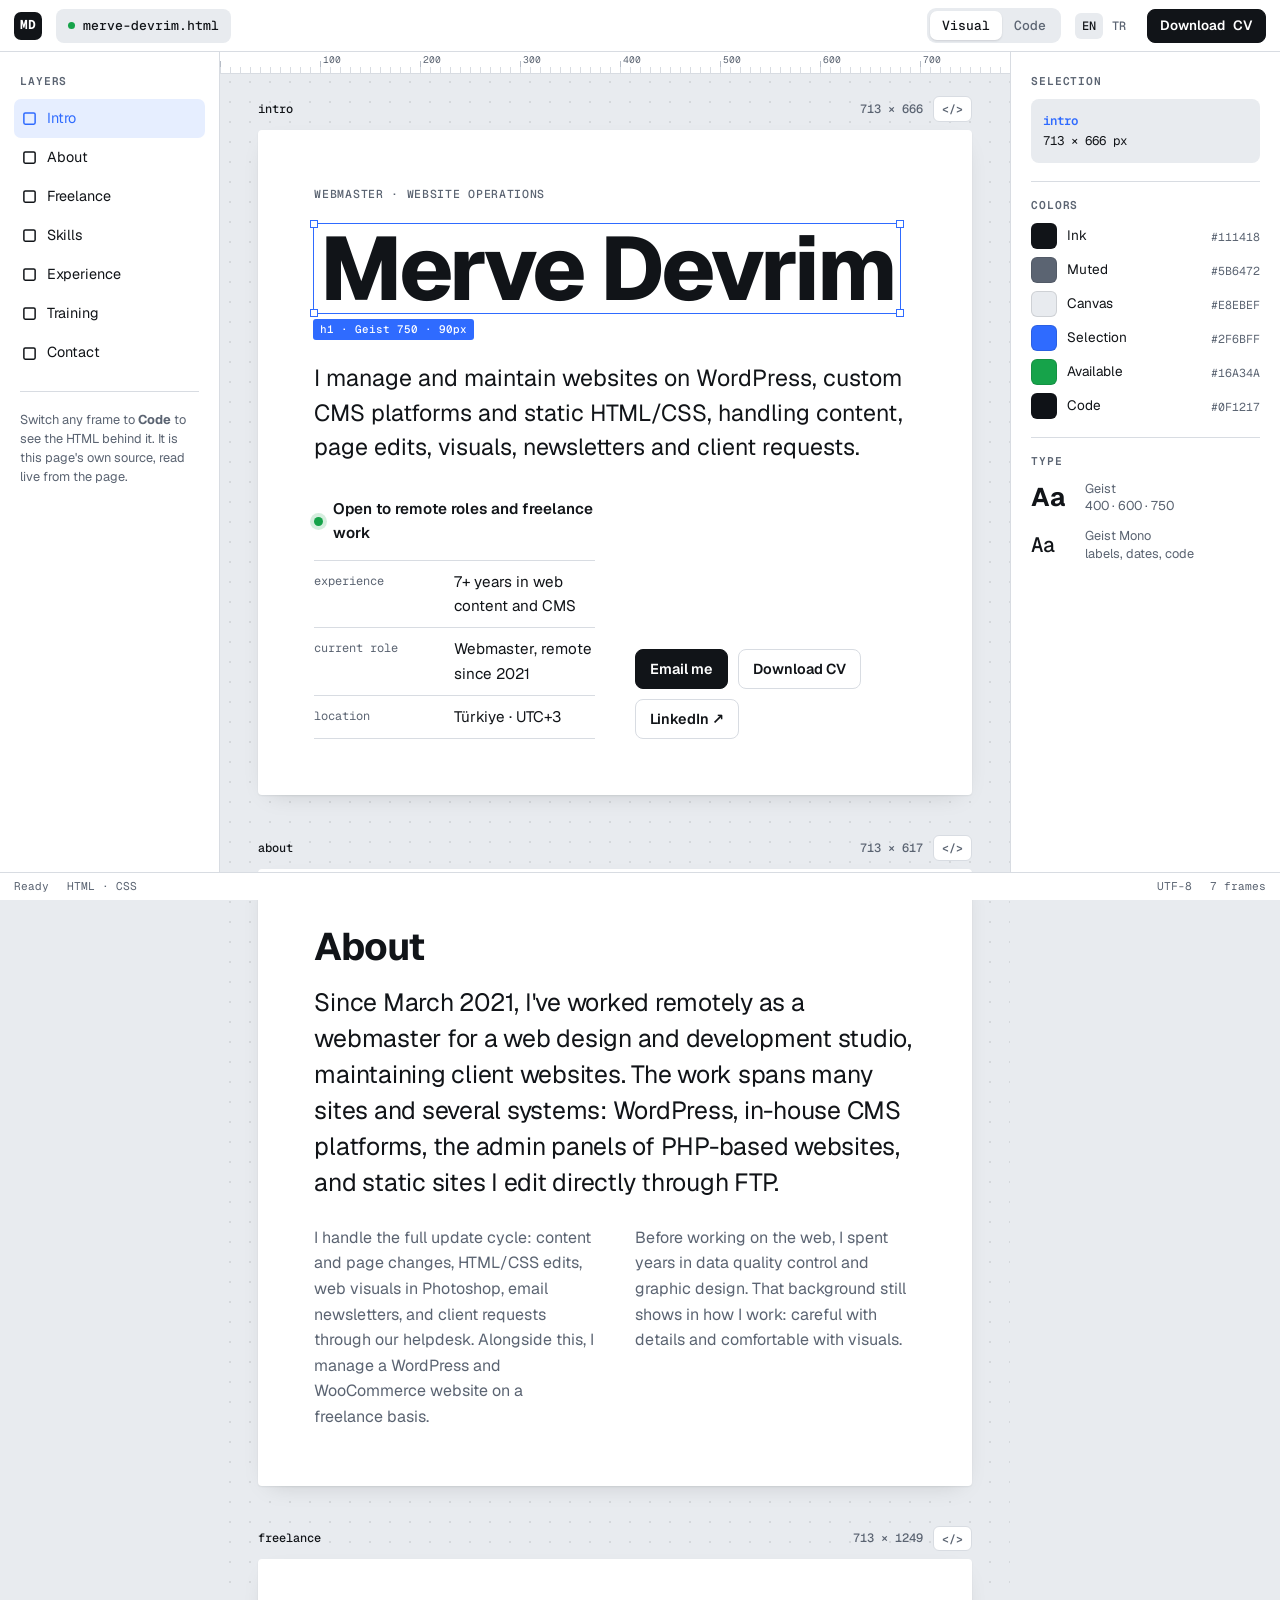
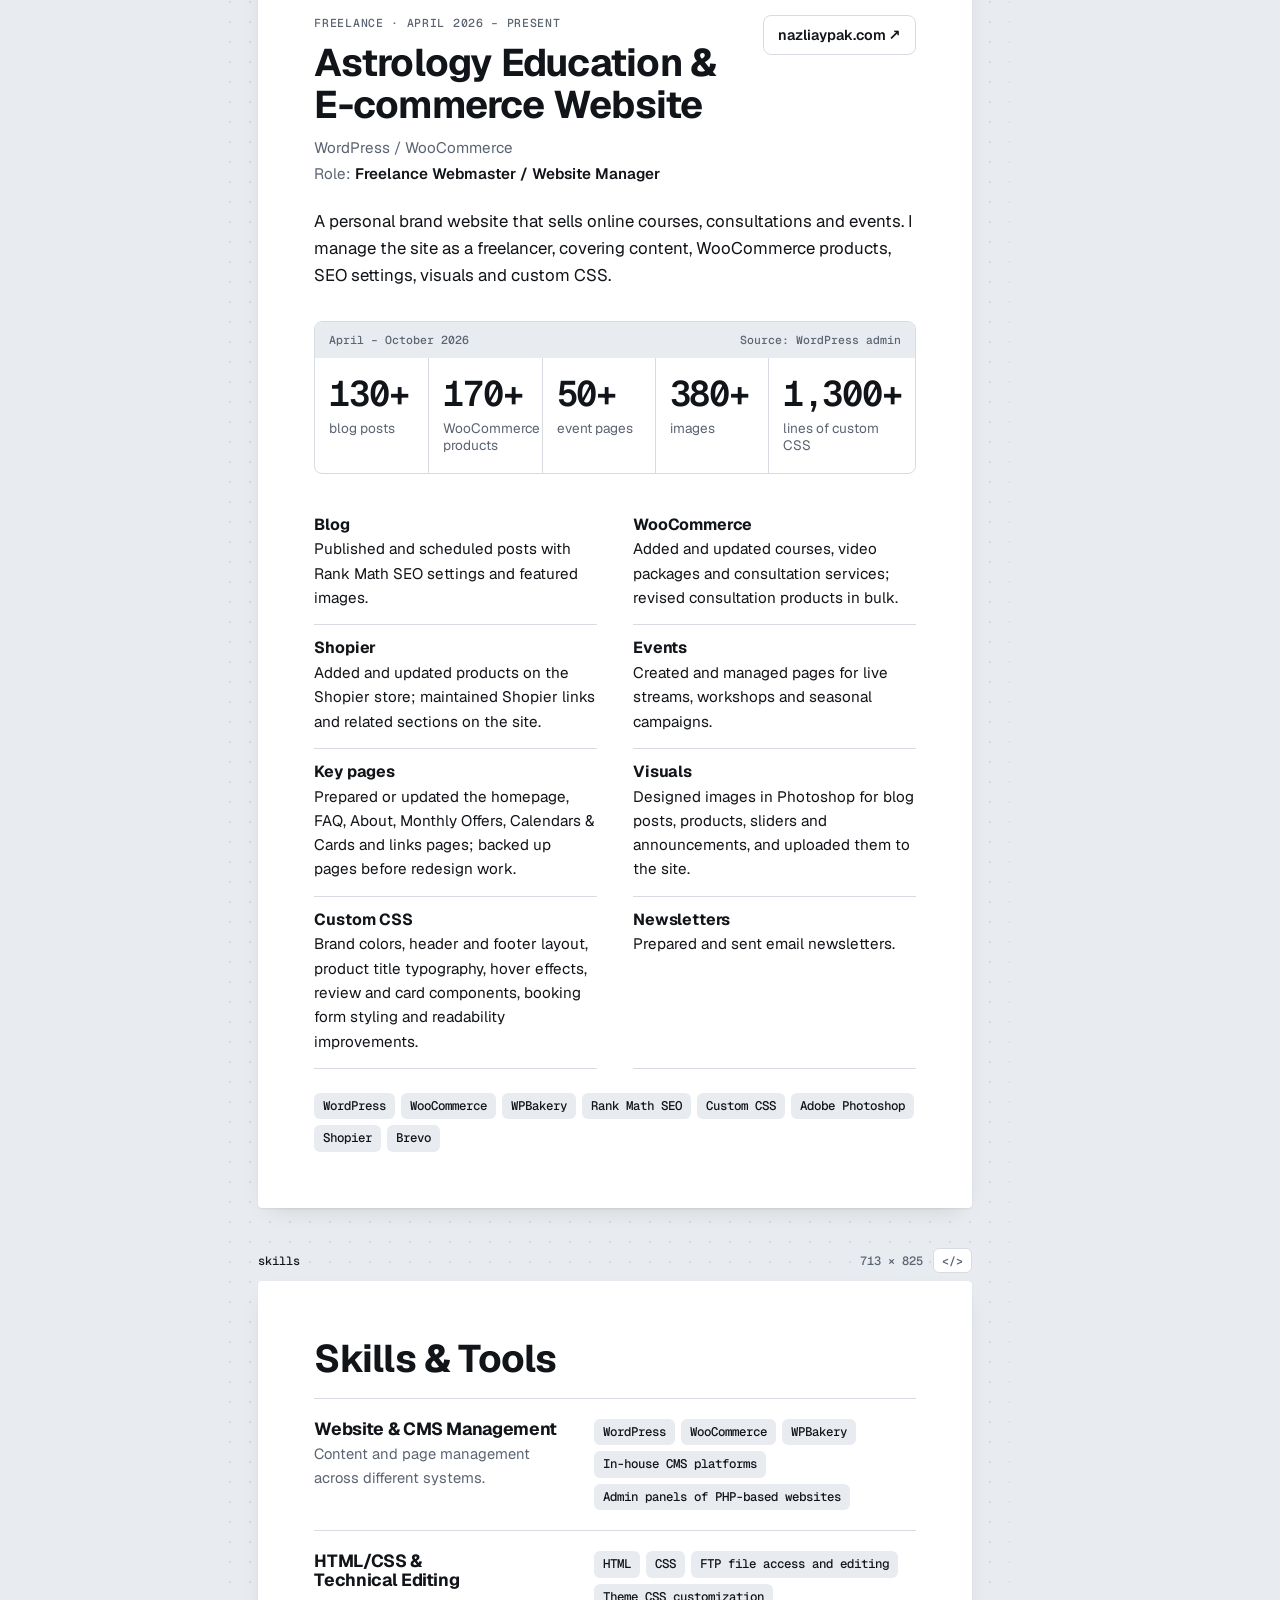
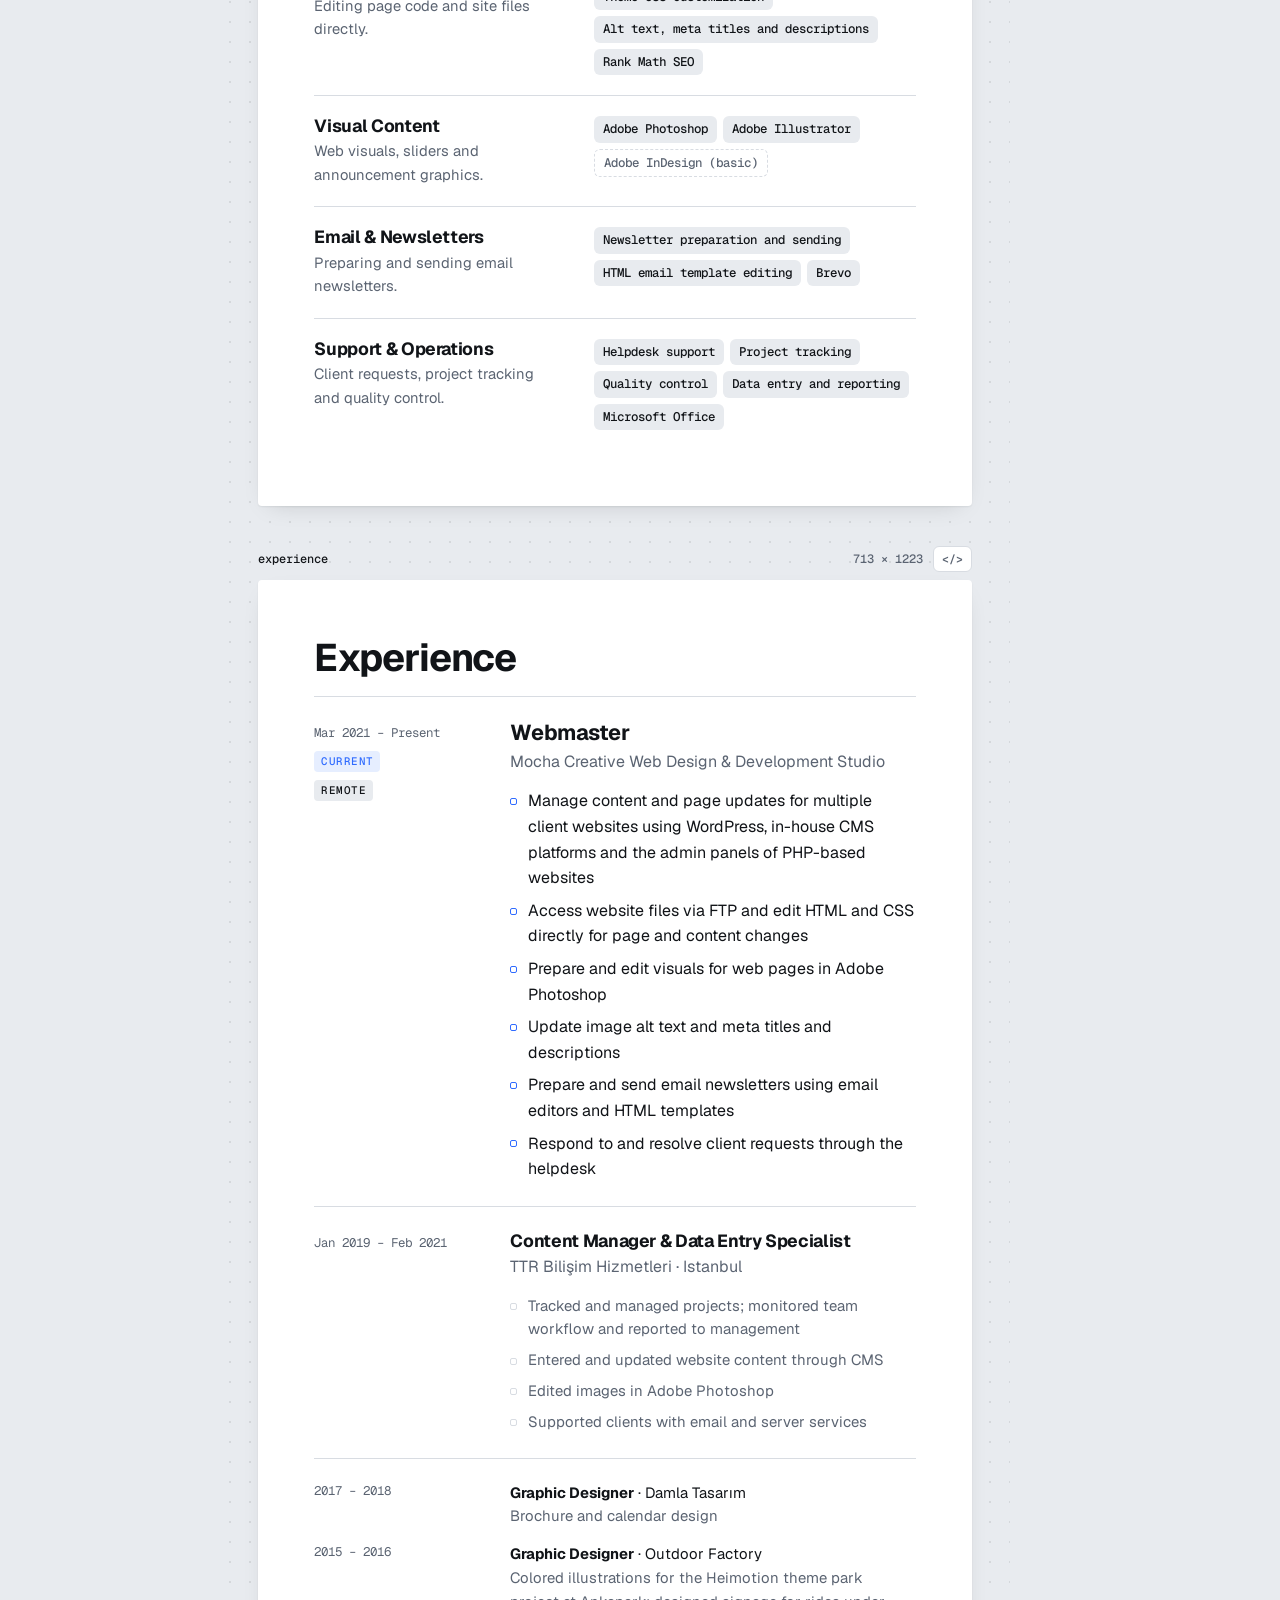
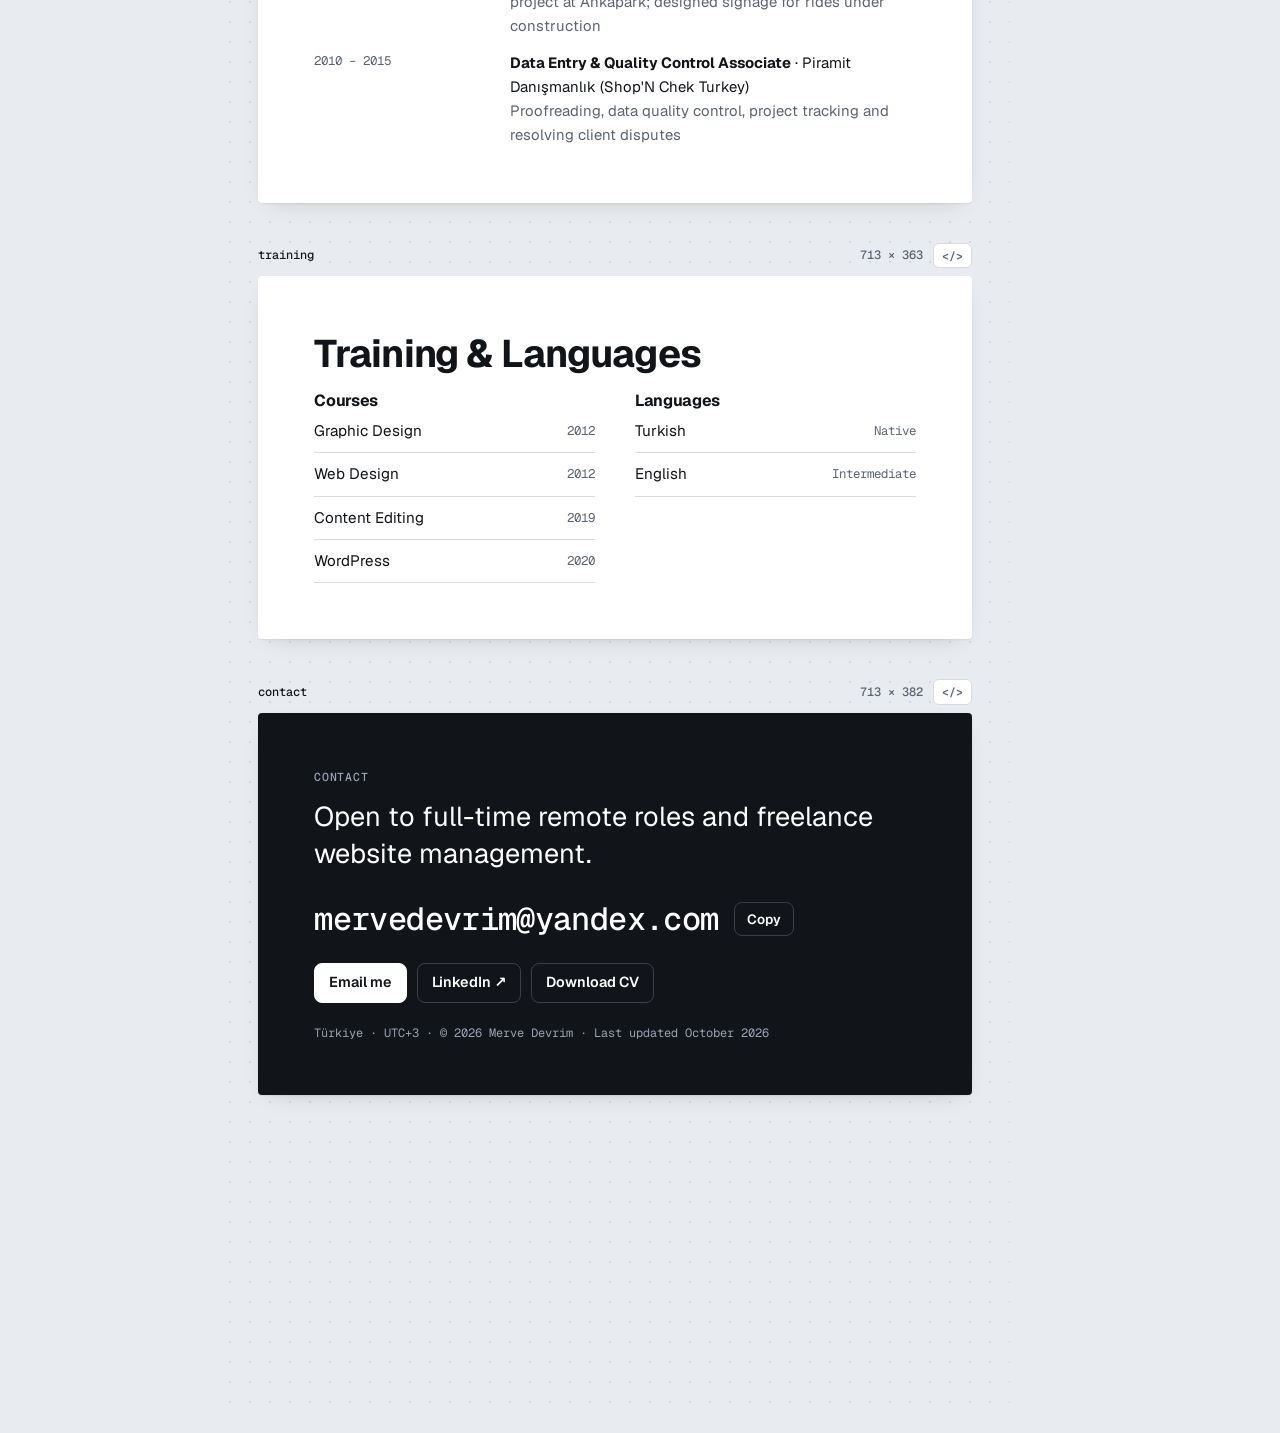
==== index.html @ 0bf983ba "Add files via upload" ====
<!doctype html>
<html lang="en">
<head>
  <meta charset="utf-8">
  <meta name="viewport" content="width=device-width, initial-scale=1, viewport-fit=cover">
  <title>Merve Devrim · Webmaster</title>
  <meta name="description" content="Merve Devrim is a webmaster with 7+ years in web content and CMS work: WordPress, WooCommerce, in-house CMS platforms, HTML/CSS edits, web visuals and newsletters. Open to remote roles and freelance work.">
  <meta name="author" content="Merve Devrim">
  <link rel="canonical" href="https://mervedevrim.github.io/">
  <link rel="alternate" hreflang="en" href="https://mervedevrim.github.io/">
  <link rel="alternate" hreflang="tr" href="https://mervedevrim.github.io/tr/">
  <link rel="alternate" hreflang="x-default" href="https://mervedevrim.github.io/">
  <link rel="icon" href="favicon.svg" type="image/svg+xml">
  <meta name="theme-color" content="#FFFFFF">

  <!-- Link previews (LinkedIn, WhatsApp, Slack…) -->
  <meta property="og:type" content="website">
  <meta property="og:locale" content="en_US">
  <meta property="og:title" content="Merve Devrim · Webmaster">
  <meta property="og:description" content="Website management across WordPress, WooCommerce, custom CMS platforms and HTML/CSS. Open to remote roles and freelance work.">
  <meta property="og:url" content="https://mervedevrim.github.io/">
  <meta property="og:image" content="https://mervedevrim.github.io/assets/img/og-image.png">
  <meta property="og:image:width" content="1200">
  <meta property="og:image:height" content="630">
  <meta name="twitter:card" content="summary_large_image">

  <link rel="preload" href="assets/fonts/geist-latin-wght-normal.woff2" as="font" type="font/woff2" crossorigin>
  <link rel="preload" href="assets/fonts/geist-mono-latin-wght-normal.woff2" as="font" type="font/woff2" crossorigin>
  <link rel="stylesheet" href="assets/css/style.css">
  <script src="assets/js/site.js" defer></script>
</head>
<body>
<header class="toolbar">
  <a class="mark" href="#hero" aria-label="Merve Devrim, back to top">MD</a>
  <div class="file-tab"><span class="saved" aria-hidden="true"></span><span>merve-devrim<span class="long">.html</span></span></div>
  <div class="spacer"></div>
  <div class="seg" role="group" aria-label="View">
    <button type="button" id="mode-visual" aria-pressed="true">Visual</button>
    <button type="button" id="mode-code" aria-pressed="false">Code</button>
  </div>
  <nav class="lang" aria-label="Language"><a href="./" aria-current="page" lang="en">EN</a><a href="tr/" hreflang="tr" lang="tr">TR</a></nav>
  <a class="btn btn--primary btn--small" href="assets/cv/Merve-Devrim-CV.pdf" download aria-label="Download CV"><span class="hide-sm">Download</span>CV</a>
</header>

<div class="app">
  <aside class="panel layers" aria-label="Sections">
    <p class="panel-title">Layers</p>
    <nav class="layer-list">
      <a href="#hero"><svg viewBox="0 0 16 16"><rect x="2" y="2" width="12" height="12" rx="1.5"/></svg>Intro</a>
      <a href="#about"><svg viewBox="0 0 16 16"><rect x="2" y="2" width="12" height="12" rx="1.5"/></svg>About</a>
      <a href="#freelance"><svg viewBox="0 0 16 16"><rect x="2" y="2" width="12" height="12" rx="1.5"/></svg>Freelance</a>
      <a href="#skills"><svg viewBox="0 0 16 16"><rect x="2" y="2" width="12" height="12" rx="1.5"/></svg>Skills</a>
      <a href="#experience"><svg viewBox="0 0 16 16"><rect x="2" y="2" width="12" height="12" rx="1.5"/></svg>Experience</a>
      <a href="#training"><svg viewBox="0 0 16 16"><rect x="2" y="2" width="12" height="12" rx="1.5"/></svg>Training</a>
      <a href="#contact"><svg viewBox="0 0 16 16"><rect x="2" y="2" width="12" height="12" rx="1.5"/></svg>Contact</a>
    </nav>
    <hr>
    <p class="panel-note">Switch any frame to <b>Code</b> to see the HTML behind it. It is this page's own source, read live from the page.</p>
  </aside>

  <main class="canvas" id="main">
    <div class="ruler" aria-hidden="true"></div>

    <!-- INTRO -->
    <section class="frame" id="hero" aria-label="Intro">
      <div class="frame-label"><span class="name">intro</span><span class="dims"></span><button type="button" class="flip" aria-pressed="false">&lt;/&gt;</button></div>
      <div class="board">
        <div class="visual">
          <p class="kicker">Webmaster · Website Operations</p>
          <div class="hero-name"><h1>Merve Devrim</h1><span class="spec" aria-hidden="true"></span></div>
          <p class="statement">I manage and maintain websites on WordPress, custom CMS platforms and static HTML/CSS, handling content, page edits, visuals, newsletters and client requests.</p>
          <div class="hero-meta">
            <div>
              <p class="avail"><span class="dot" aria-hidden="true"></span>Open to remote roles and freelance work</p>
              <dl class="props">
                <div><dt>experience</dt><dd>7+ years in web content and CMS</dd></div>
                <div><dt>current role</dt><dd>Webmaster, remote since 2021</dd></div>
                <div><dt>location</dt><dd>Türkiye · UTC+3</dd></div>
              </dl>
            </div>
            <div class="actions">
              <a class="btn btn--primary" href="mailto:mervedevrim@yandex.com">Email me</a>
              <a class="btn" href="assets/cv/Merve-Devrim-CV.pdf" download>Download CV</a>
              <a class="btn" href="https://linkedin.com/in/merve-d-4bb27561" target="_blank" rel="noopener">LinkedIn ↗</a>
            </div>
          </div>
        </div>
      </div>
    </section>

    <!-- ABOUT -->
    <section class="frame" id="about" aria-label="About">
      <div class="frame-label"><span class="name">about</span><span class="dims"></span><button type="button" class="flip" aria-pressed="false">&lt;/&gt;</button></div>
      <div class="board">
        <div class="visual">
          <h2 class="title">About</h2>
          <p class="about-lead">Since March 2021, I've worked remotely as a webmaster for a web design and development studio, maintaining client websites. The work spans many sites and several systems: WordPress, in-house CMS platforms, the admin panels of PHP-based websites, and static sites I edit directly through FTP.</p>
          <div class="about-more">
            <p>I handle the full update cycle: content and page changes, HTML/CSS edits, web visuals in Photoshop, email newsletters, and client requests through our helpdesk. Alongside this, I manage a WordPress and WooCommerce website on a freelance basis.</p>
            <p>Before working on the web, I spent years in data quality control and graphic design. That background still shows in how I work: careful with details and comfortable with visuals.</p>
          </div>
        </div>
      </div>
    </section>

    <!-- FREELANCE -->
    <section class="frame" id="freelance" aria-label="Freelance work">
      <div class="frame-label"><span class="name">freelance</span><span class="dims"></span><button type="button" class="flip" aria-pressed="false">&lt;/&gt;</button></div>
      <div class="board">
        <div class="visual">
          <div class="proj-head">
            <div>
              <p class="kicker">Freelance · April 2026 – Present</p>
              <h2 class="title" style="margin-top:10px">Astrology Education &amp; E-commerce Website</h2>
              <div class="proj-meta"><span>WordPress / WooCommerce</span><span>Role: <strong>Freelance Webmaster / Website Manager</strong></span></div>
            </div>
            <a class="btn" href="https://nazliaypak.com" target="_blank" rel="noopener">nazliaypak.com ↗</a>
          </div>
          <p class="overview">A personal brand website that sells online courses, consultations and events. I manage the site as a freelancer, covering content, WooCommerce products, SEO settings, visuals and custom CSS.</p>
          <div class="metrics">
            <div class="metrics-head"><span>April – October 2026</span><span>Source: WordPress admin</span></div>
            <ul>
              <li class="metric"><span class="num">130+</span><span class="label">blog posts</span></li>
              <li class="metric"><span class="num">170+</span><span class="label">WooCommerce products</span></li>
              <li class="metric"><span class="num">50+</span><span class="label">event pages</span></li>
              <li class="metric"><span class="num">380+</span><span class="label">images</span></li>
              <li class="metric"><span class="num">1,300+</span><span class="label">lines of custom CSS</span></li>
            </ul>
          </div>
          <ul class="did">
            <li><h3>Blog</h3>Published and scheduled posts with Rank Math SEO settings and featured images.</li>
            <li><h3>WooCommerce</h3>Added and updated courses, video packages and consultation services; revised consultation products in bulk.</li>
            <li><h3>Shopier</h3>Added and updated products on the Shopier store; maintained Shopier links and related sections on the site.</li>
            <li><h3>Events</h3>Created and managed pages for live streams, workshops and seasonal campaigns.</li>
            <li><h3>Key pages</h3>Prepared or updated the homepage, FAQ, About, Monthly Offers, Calendars &amp; Cards and links pages; backed up pages before redesign work.</li>
            <li><h3>Visuals</h3>Designed images in Photoshop for blog posts, products, sliders and announcements, and uploaded them to the site.</li>
            <li><h3>Custom CSS</h3>Brand colors, header and footer layout, product title typography, hover effects, review and card components, booking form styling and readability improvements.</li>
            <li><h3>Newsletters</h3>Prepared and sent email newsletters.</li>
          </ul>
          <ul class="tools" aria-label="Tools"><li>WordPress</li><li>WooCommerce</li><li>WPBakery</li><li>Rank Math SEO</li><li>Custom CSS</li><li>Adobe Photoshop</li><li>Shopier</li><li>Brevo</li></ul>
        </div>
      </div>
    </section>

    <!-- SKILLS -->
    <section class="frame" id="skills" aria-label="Skills and tools">
      <div class="frame-label"><span class="name">skills</span><span class="dims"></span><button type="button" class="flip" aria-pressed="false">&lt;/&gt;</button></div>
      <div class="board">
        <div class="visual">
          <h2 class="title">Skills &amp; Tools</h2>
          <div class="skill"><div><h3>Website &amp; CMS Management</h3><p>Content and page management across different systems.</p></div>
            <ul class="chips"><li>WordPress</li><li>WooCommerce</li><li>WPBakery</li><li>In-house CMS platforms</li><li>Admin panels of PHP-based websites</li></ul></div>
          <div class="skill"><div><h3>HTML/CSS &amp; Technical Editing</h3><p>Editing page code and site files directly.</p></div>
            <ul class="chips"><li>HTML</li><li>CSS</li><li>FTP file access and editing</li><li>Theme CSS customization</li><li>Alt text, meta titles and descriptions</li><li>Rank Math SEO</li></ul></div>
          <div class="skill"><div><h3>Visual Content</h3><p>Web visuals, sliders and announcement graphics.</p></div>
            <ul class="chips"><li>Adobe Photoshop</li><li>Adobe Illustrator</li><li class="soft">Adobe InDesign (basic)</li></ul></div>
          <div class="skill"><div><h3>Email &amp; Newsletters</h3><p>Preparing and sending email newsletters.</p></div>
            <ul class="chips"><li>Newsletter preparation and sending</li><li>HTML email template editing</li><li>Brevo</li></ul></div>
          <div class="skill"><div><h3>Support &amp; Operations</h3><p>Client requests, project tracking and quality control.</p></div>
            <ul class="chips"><li>Helpdesk support</li><li>Project tracking</li><li>Quality control</li><li>Data entry and reporting</li><li>Microsoft Office</li></ul></div>
        </div>
      </div>
    </section>

    <!-- EXPERIENCE -->
    <section class="frame" id="experience" aria-label="Experience">
      <div class="frame-label"><span class="name">experience</span><span class="dims"></span><button type="button" class="flip" aria-pressed="false">&lt;/&gt;</button></div>
      <div class="board">
        <div class="visual">
          <h2 class="title">Experience</h2>
          <article class="role">
            <div class="when"><span>Mar 2021 – Present</span><span class="pill pill--now">Current</span><span class="pill pill--remote">Remote</span></div>
            <div>
              <h3>Webmaster</h3>
              <p class="company">Mocha Creative Web Design &amp; Development Studio</p>
              <ul class="points">
                <li>Manage content and page updates for multiple client websites using WordPress, in-house CMS platforms and the admin panels of PHP-based websites</li>
                <li>Access website files via FTP and edit HTML and CSS directly for page and content changes</li>
                <li>Prepare and edit visuals for web pages in Adobe Photoshop</li>
                <li>Update image alt text and meta titles and descriptions</li>
                <li>Prepare and send email newsletters using email editors and HTML templates</li>
                <li>Respond to and resolve client requests through the helpdesk</li>
              </ul>
            </div>
          </article>
          <article class="role role--minor">
            <div class="when"><span>Jan 2019 – Feb 2021</span></div>
            <div>
              <h3>Content Manager &amp; Data Entry Specialist</h3>
              <p class="company">TTR Bilişim Hizmetleri · Istanbul</p>
              <ul class="points">
                <li>Tracked and managed projects; monitored team workflow and reported to management</li>
                <li>Entered and updated website content through CMS</li>
                <li>Edited images in Adobe Photoshop</li>
                <li>Supported clients with email and server services</li>
              </ul>
            </div>
          </article>
          <ul class="earlier" aria-label="Earlier experience">
            <li><span class="yrs">2017 – 2018</span><span><strong>Graphic Designer</strong> · Damla Tasarım<span class="what">Brochure and calendar design</span></span></li>
            <li><span class="yrs">2015 – 2016</span><span><strong>Graphic Designer</strong> · Outdoor Factory<span class="what">Colored illustrations for the Heimotion theme park project at Ankapark; designed signage for rides under construction</span></span></li>
            <li><span class="yrs">2010 – 2015</span><span><strong>Data Entry &amp; Quality Control Associate</strong> · Piramit Danışmanlık (Shop'N Chek Turkey)<span class="what">Proofreading, data quality control, project tracking and resolving client disputes</span></span></li>
          </ul>
        </div>
      </div>
    </section>

    <!-- TRAINING & LANGUAGES -->
    <section class="frame" id="training" aria-label="Training and languages">
      <div class="frame-label"><span class="name">training</span><span class="dims"></span><button type="button" class="flip" aria-pressed="false">&lt;/&gt;</button></div>
      <div class="board">
        <div class="visual">
          <h2 class="title">Training &amp; Languages</h2>
          <div class="two">
            <div><h3>Courses</h3><ul class="rows"><li><span>Graphic Design</span><span>2012</span></li><li><span>Web Design</span><span>2012</span></li><li><span>Content Editing</span><span>2019</span></li><li><span>WordPress</span><span>2020</span></li></ul></div>
            <div><h3>Languages</h3><ul class="rows"><li><span>Turkish</span><span>Native</span></li><li><span>English</span><span>Intermediate</span></li></ul></div>
          </div>
        </div>
      </div>
    </section>

    <!-- CONTACT -->
    <section class="frame" id="contact" aria-label="Contact">
      <div class="frame-label"><span class="name">contact</span><span class="dims"></span><button type="button" class="flip" aria-pressed="false">&lt;/&gt;</button></div>
      <div class="board board--dark">
        <div class="visual">
          <p class="kicker">Contact</p>
          <p class="contact-line">Open to full-time remote roles and freelance website management.</p>
          <div class="email-row"><span class="email" id="email">mervedevrim@yandex.com</span><button class="btn btn--small" type="button" id="copy-email">Copy</button></div>
          <div class="actions">
            <a class="btn btn--primary" href="mailto:mervedevrim@yandex.com">Email me</a>
            <a class="btn" href="https://linkedin.com/in/merve-d-4bb27561" target="_blank" rel="noopener">LinkedIn ↗</a>
            <a class="btn" href="assets/cv/Merve-Devrim-CV.pdf" download>Download CV</a>
          </div>
          <p class="where">Türkiye · UTC+3 · © 2026 Merve Devrim · Last updated October 2026</p>
        </div>
      </div>
    </section>
  </main>

  <aside class="panel inspector" aria-label="Styles used on this page">
    <p class="panel-title">Selection</p>
    <div class="selection" id="selection"><b id="sel-name">intro</b><br><span id="sel-dims">—</span></div>
    <hr>
    <p class="panel-title">Colors</p>
    <div class="swatches">
      <div class="swatch"><i style="background:#111418"></i><span>Ink</span><code>#111418</code></div>
      <div class="swatch"><i style="background:#5B6472"></i><span>Muted</span><code>#5B6472</code></div>
      <div class="swatch"><i style="background:#E8EBEF"></i><span>Canvas</span><code>#E8EBEF</code></div>
      <div class="swatch"><i style="background:#2F6BFF"></i><span>Selection</span><code>#2F6BFF</code></div>
      <div class="swatch"><i style="background:#16A34A"></i><span>Available</span><code>#16A34A</code></div>
      <div class="swatch"><i style="background:#0F1217"></i><span>Code</span><code>#0F1217</code></div>
    </div>
    <hr>
    <p class="panel-title">Type</p>
    <div class="type-spec">
      <div><span class="aa">Aa</span><span>Geist<br>400 · 600 · 750</span></div>
      <div><span class="aa m">Aa</span><span>Geist Mono<br>labels, dates, code</span></div>
    </div>
  </aside>
</div>

<footer class="statusbar">
  <span>Ready</span><span class="hide-sm">HTML · CSS</span>
  <span class="right"><span class="hide-sm">UTF-8</span><span id="frame-count">7 frames</span></span>
</footer>
</body>
</html>
---- assets/css/style.css ----
/* ==========================================================================
   Merve Devrim — portfolio styles
   Layout: the portfolio as a webmaster's workspace. Toolbar on top, layers panel (navigation) left,
   a canvas of section "frames" in the middle, a style inspector right. Every frame flips between
   Visual and Code; the code shown is this page's own HTML, read from the DOM.
   Colors and fonts are set in the :root block below.
   ========================================================================== */

/* ---------- Fonts: Geist and Geist Mono (SIL Open Font License), self-hosted ---------- */
@font-face { font-family: "Geist"; font-style: normal; font-weight: 100 900; font-display: swap;
  src: url("../fonts/geist-latin-wght-normal.woff2") format("woff2");
  unicode-range: U+0000-00FF, U+0131, U+0152-0153, U+02BB-02BC, U+02C6, U+02DA, U+02DC, U+0304, U+0308, U+0329, U+2000-206F, U+20AC, U+2122, U+2191, U+2193, U+2212, U+2215, U+FEFF, U+FFFD; }
@font-face { font-family: "Geist"; font-style: normal; font-weight: 100 900; font-display: swap;
  src: url("../fonts/geist-latin-ext-wght-normal.woff2") format("woff2");
  unicode-range: U+0100-02BA, U+02BD-02C5, U+02C7-02CC, U+02CE-02D7, U+02DD-02FF, U+0304, U+0308, U+0329, U+1D00-1DBF, U+1E00-1E9F, U+1EF2-1EFF, U+2020, U+20A0-20AB, U+20AD-20C0, U+2113, U+2C60-2C7F, U+A720-A7FF; }
@font-face { font-family: "Geist Mono"; font-style: normal; font-weight: 100 900; font-display: swap;
  src: url("../fonts/geist-mono-latin-wght-normal.woff2") format("woff2");
  unicode-range: U+0000-00FF, U+0131, U+0152-0153, U+02BB-02BC, U+02C6, U+02DA, U+02DC, U+0304, U+0308, U+0329, U+2000-206F, U+20AC, U+2122, U+2191, U+2193, U+2212, U+2215, U+FEFF, U+FFFD; }
@font-face { font-family: "Geist Mono"; font-style: normal; font-weight: 100 900; font-display: swap;
  src: url("../fonts/geist-mono-latin-ext-wght-normal.woff2") format("woff2");
  unicode-range: U+0100-02BA, U+02BD-02C5, U+02C7-02CC, U+02CE-02D7, U+02DD-02FF, U+0304, U+0308, U+0329, U+1D00-1DBF, U+1E00-1E9F, U+1EF2-1EFF, U+2020, U+20A0-20AB, U+20AD-20C0, U+2113, U+2C60-2C7F, U+A720-A7FF; }

:root {
  --app: #E8EBEF;
  --panel: #FFFFFF;
  --paper: #FFFFFF;
  --ink: #111418;
  --muted: #5B6472;
  --line: #D8DCE2;
  --select: #2F6BFF;
  --select-soft: #E6EEFF;
  --ok: #16A34A;
  --code-bg: #0F1217;
  --code-ink: #E6E8EB;
  --code-tag: #7AB7FF;
  --code-attr: #F2BF6C;
  --code-val: #9BE29B;
  --code-dim: #6E7787;

  --sans: "Geist", system-ui, -apple-system, "Segoe UI", Roboto, Arial, sans-serif;
  --mono: "Geist Mono", ui-monospace, "SFMono-Regular", Menlo, Consolas, monospace;

  --bar: 52px;
  color-scheme: light;
}
*, *::before, *::after { box-sizing: border-box; }
html { scroll-behavior: smooth; }
body { margin: 0; background: var(--app); color: var(--ink); font-family: var(--sans); font-size: 1rem; line-height: 1.6; -webkit-font-smoothing: antialiased; }
body::before { content: ""; position: fixed; inset: 0 0 auto; height: env(safe-area-inset-top, 0px); z-index: 40; background: var(--panel); }
h1, h2, h3 { margin: 0; line-height: 1.1; text-wrap: balance; letter-spacing: -0.02em; }
p { margin: 0; }
ul { margin: 0; padding: 0; list-style: none; }
a { color: var(--select); text-underline-offset: 0.18em; }
button { font: inherit; }
:focus-visible { outline: 2px solid var(--select); outline-offset: 2px; border-radius: 4px; }
.mono { font-family: var(--mono); }

/* ---------- Toolbar ---------- */
.toolbar {
  position: sticky; top: env(safe-area-inset-top, 0px); z-index: 30; height: var(--bar);
  display: flex; align-items: center; gap: 14px;
  padding-left: max(14px, env(safe-area-inset-left, 0px)); padding-right: max(14px, env(safe-area-inset-right, 0px));
  background: var(--panel); border-bottom: 1px solid var(--line);
}
.mark { width: 28px; height: 28px; border-radius: 7px; background: var(--ink); color: #FFFFFF; display: grid; place-items: center; font: 700 0.8rem/1 var(--mono); flex: none; text-decoration: none; }
.file-tab { display: flex; align-items: center; gap: 8px; height: 34px; padding: 0 12px; border-radius: 8px; background: var(--app); font: 500 0.82rem/1 var(--mono); color: var(--ink); white-space: nowrap; min-width: 0; overflow: hidden; text-overflow: ellipsis; }
.file-tab .saved { width: 7px; height: 7px; border-radius: 50%; background: var(--ok); flex: none; }
.spacer { flex: 1; }
.seg { display: inline-flex; padding: 3px; border-radius: 9px; background: var(--app); }
.seg button { border: 0; background: transparent; color: var(--muted); font: 500 0.82rem/1 var(--mono); padding: 8px 12px; border-radius: 7px; cursor: pointer; }
.seg button[aria-pressed="true"] { background: var(--panel); color: var(--ink); box-shadow: 0 1px 2px rgba(17, 20, 24, .12); }
.lang { display: flex; gap: 2px; font: 500 0.75rem/1 var(--mono); }
.lang a { color: var(--muted); text-decoration: none; padding: 7px 7px; border-radius: 6px; }
.lang a[aria-current="page"] { color: var(--ink); background: var(--app); }
.btn { display: inline-flex; align-items: center; gap: 8px; min-height: 40px; padding: 0 14px; border-radius: 8px; border: 1px solid var(--line); background: var(--panel); color: var(--ink); font: 600 0.9rem/1 var(--sans); text-decoration: none; white-space: nowrap; cursor: pointer; transition: border-color .15s, background-color .15s, color .15s; }
.btn:hover { border-color: var(--ink); }
.btn--primary { background: var(--ink); border-color: var(--ink); color: #FFFFFF; }
.btn--primary:hover { background: #2A2F37; color: #FFFFFF; }
.btn--small { min-height: 34px; font-size: 0.84rem; padding: 0 12px; }
@media (max-width: 640px) { .file-tab .long, .hide-sm { display: none; } .toolbar { gap: 8px; } .seg button { padding: 8px 9px; } }
@media (max-width: 400px) { .file-tab { display: none; } }

/* ---------- App layout ---------- */
.app { display: grid; grid-template-columns: 220px minmax(0, 1fr) 270px; align-items: start; }
@media (max-width: 1240px) { .app { grid-template-columns: 210px minmax(0, 1fr); } .inspector { display: none; } }
@media (max-width: 900px) { .app { grid-template-columns: minmax(0, 1fr); } .layers { display: none; } }
.panel { position: sticky; top: calc(var(--bar) + env(safe-area-inset-top, 0px)); height: calc(100vh - var(--bar)); overflow: auto; background: var(--panel); padding: 18px 14px; }
.layers { border-right: 1px solid var(--line); }
.inspector { border-left: 1px solid var(--line); }
.panel-title { font: 600 0.7rem/1 var(--mono); letter-spacing: .08em; text-transform: uppercase; color: var(--muted); margin: 6px 6px 12px; }
.layer-list a { display: flex; align-items: center; gap: 10px; padding: 8px 8px; border-radius: 7px; color: var(--ink); text-decoration: none; font-size: 0.9rem; }
.layer-list a:hover { background: var(--app); }
.layer-list a.is-active { background: var(--select-soft); color: var(--select); }
.layer-list svg { width: 15px; height: 15px; flex: none; fill: none; stroke: currentColor; stroke-width: 1.6; }
.layer-list .sub { margin-left: auto; font: 0.7rem/1 var(--mono); color: var(--muted); }
.panel hr { border: 0; border-top: 1px solid var(--line); margin: 18px 6px; }
.panel-note { font-size: 0.8rem; color: var(--muted); margin: 0 6px; line-height: 1.5; }

/* inspector */
.swatches { display: grid; gap: 8px; margin: 0 6px; }
.swatch { display: grid; grid-template-columns: 26px minmax(0, 1fr) auto; gap: 10px; align-items: center; font-size: 0.85rem; }
.swatch i { width: 26px; height: 26px; border-radius: 6px; border: 1px solid rgba(17, 20, 24, .12); }
.swatch code { font: 0.72rem/1 var(--mono); color: var(--muted); }
.type-spec { margin: 0 6px; display: grid; gap: 12px; }
.type-spec div { display: grid; grid-template-columns: 44px minmax(0, 1fr); gap: 10px; align-items: center; }
.type-spec .aa { font-size: 1.6rem; font-weight: 700; line-height: 1; }
.type-spec .aa.m { font-family: var(--mono); font-weight: 500; font-size: 1.3rem; }
.type-spec span:last-child { font-size: 0.8rem; color: var(--muted); line-height: 1.4; }
.selection { margin: 0 6px; padding: 12px; border-radius: 8px; background: var(--app); font: 0.78rem/1.6 var(--mono); }
.selection b { color: var(--select); font-weight: 600; }

/* ---------- Canvas ---------- */
.canvas { min-width: 0; padding: 0 clamp(12px, 3vw, 40px) 30vh; background-image: radial-gradient(circle, rgba(17, 20, 24, .09) 1px, transparent 1.3px); background-size: 20px 20px; }
.ruler { position: sticky; top: calc(var(--bar) + env(safe-area-inset-top, 0px)); z-index: 10; height: 22px; margin: 0 calc(-1 * clamp(12px, 3vw, 40px)) 22px; background: var(--panel); border-bottom: 1px solid var(--line); background-image: linear-gradient(90deg, var(--line) 1px, transparent 1px), linear-gradient(90deg, #B7BDC7 1px, transparent 1px); background-size: 10px 6px, 100px 12px; background-repeat: repeat-x; background-position: 0 100%, 0 100%; overflow: hidden; }
.ruler span { position: absolute; top: 3px; font: 0.6rem/1 var(--mono); color: var(--muted); }
@media (max-width: 640px) { .ruler { display: none; } .canvas { padding-top: 16px; } }

.frame { max-width: 940px; margin: 0 auto 40px; scroll-margin-top: calc(var(--bar) + 40px); }
.frame-label { display: flex; align-items: center; gap: 10px; margin-bottom: 8px; font: 500 0.75rem/1 var(--mono); color: var(--muted); }
.frame-label .name { color: var(--ink); }
.frame-label .dims { margin-left: auto; font-variant-numeric: tabular-nums; }
.frame-label button { border: 1px solid var(--line); background: var(--panel); color: var(--muted); font: 600 0.72rem/1 var(--mono); padding: 6px 8px; border-radius: 6px; cursor: pointer; }
.frame-label button[aria-pressed="true"] { background: var(--code-bg); color: var(--code-ink); border-color: var(--code-bg); }
.board { position: relative; background: var(--paper); border-radius: 4px; box-shadow: 0 1px 2px rgba(17, 20, 24, .08), 0 8px 24px -12px rgba(17, 20, 24, .18); outline: 1.5px solid transparent; transition: outline-color .12s; }
.frame:hover .board, .frame:focus-within .board { outline-color: var(--select); }
.handles i { position: absolute; width: 8px; height: 8px; background: var(--panel); border: 1.5px solid var(--select); opacity: 0; transition: opacity .12s; }
.handles i:nth-child(1) { top: -4px; left: -4px; } .handles i:nth-child(2) { top: -4px; right: -4px; }
.handles i:nth-child(3) { bottom: -4px; left: -4px; } .handles i:nth-child(4) { bottom: -4px; right: -4px; }
.frame:hover .handles i, .frame:focus-within .handles i { opacity: 1; }
.visual { padding: clamp(24px, 5vw, 56px); }
.code { display: none; margin: 0; background: var(--code-bg); color: var(--code-ink); border-radius: 4px; padding: 18px 0; font: 0.8rem/1.7 var(--mono); overflow: auto; counter-reset: ln; max-height: 70vh; }
.code .line { display: block; padding-right: 20px; white-space: pre; }
.code .line::before { counter-increment: ln; content: counter(ln); content: counter(ln) / ""; display: inline-block; width: 3.4em; padding-right: 1.2em; text-align: right; color: #4A5260; }
.t-tag { color: var(--code-tag); } .t-attr { color: var(--code-attr); } .t-val { color: var(--code-val); } .t-p { color: var(--code-dim); } .t-com { color: var(--code-dim); font-style: italic; }
.frame[data-view="code"] .visual { display: none; }
.frame[data-view="code"] .code { display: block; }

/* ---------- Frame content ---------- */
.kicker { font: 500 0.72rem/1.4 var(--mono); letter-spacing: .06em; text-transform: uppercase; color: var(--muted); }
.title { font-size: clamp(1.6rem, 1.2rem + 1.6vw, 2.4rem); font-weight: 700; }

/* hero: the name is shown "selected", with its real type spec */
.hero-name { position: relative; display: inline-block; margin-top: 22px; padding: 2px 6px; outline: 1.5px solid var(--select); }
.hero-name h1 { font-size: clamp(2.8rem, 1.6rem + 5.2vw, 5.6rem); font-weight: 750; letter-spacing: -0.04em; line-height: 0.95; }
.hero-name .handles i { opacity: 1; }
.spec { position: absolute; left: -1.5px; top: calc(100% + 6px); background: var(--select); color: #FFFFFF; font: 500 0.68rem/1 var(--mono); padding: 5px 7px; border-radius: 3px; white-space: nowrap; }
.statement { margin-top: 48px; font-size: clamp(1.15rem, 1rem + 0.6vw, 1.45rem); line-height: 1.5; max-width: 34em; }
.hero-meta { display: grid; grid-template-columns: minmax(0, 1fr) minmax(0, 1fr); gap: 24px 40px; margin-top: 32px; align-items: end; }
@media (max-width: 700px) { .hero-meta { grid-template-columns: minmax(0, 1fr); } }
.avail { display: inline-flex; align-items: center; gap: 10px; font-weight: 600; font-size: 0.95rem; }
.dot { width: 9px; height: 9px; border-radius: 50%; background: var(--ok); box-shadow: 0 0 0 4px rgba(22, 163, 74, .18); flex: none; }
.props { margin: 14px 0 0; display: grid; border-top: 1px solid var(--line); }
.props div { display: grid; grid-template-columns: 8rem minmax(0, 1fr); gap: 12px; padding-block: 9px; border-bottom: 1px solid var(--line); font-size: 0.95rem; }
.props dt { font: 0.75rem/1.9 var(--mono); color: var(--muted); }
.props dd { margin: 0; }
.actions { display: flex; flex-wrap: wrap; gap: 10px; }

/* about */
.about-lead { font-size: clamp(1.2rem, 1rem + 0.8vw, 1.55rem); line-height: 1.45; margin-top: 18px; max-width: 36em; letter-spacing: -0.01em; }
.about-more { display: grid; grid-template-columns: repeat(2, minmax(0, 1fr)); gap: 16px 40px; margin-top: 24px; color: var(--muted); }
@media (max-width: 700px) { .about-more { grid-template-columns: minmax(0, 1fr); } }

/* freelance */
.proj-head { display: flex; flex-wrap: wrap; justify-content: space-between; align-items: flex-start; gap: 16px 24px; }
.proj-head > div { flex: 1 1 22rem; min-width: 0; }
.proj-meta { margin-top: 10px; color: var(--muted); font-size: 0.95rem; display: grid; gap: 2px; }
.proj-meta strong { color: var(--ink); font-weight: 600; }
.overview { margin-top: 22px; max-width: 40em; font-size: 1.05rem; }
.metrics { margin-top: 32px; border: 1px solid var(--line); border-radius: 8px; overflow: hidden; }
.metrics-head { display: flex; justify-content: space-between; gap: 12px; padding: 10px 14px; background: var(--app); font: 500 0.72rem/1.4 var(--mono); color: var(--muted); }
.metrics ul { display: grid; grid-template-columns: repeat(4, minmax(0, 1fr)) minmax(0, 1.3fr); }
.metric { padding: 18px 14px; border-left: 1px solid var(--line); }
.metric:first-child { border-left: 0; }
.metric .num { display: block; font: 600 clamp(1.5rem, 1.1rem + 1.4vw, 2.3rem)/1 var(--mono); letter-spacing: -0.03em; font-variant-numeric: tabular-nums; }
.metric .label { display: block; margin-top: 8px; font-size: 0.85rem; color: var(--muted); line-height: 1.3; }
@media (max-width: 700px) {
  .metrics ul { grid-template-columns: repeat(2, minmax(0, 1fr)); }
  .metric { border-left: 0; border-top: 1px solid var(--line); }
  .metric:nth-child(even) { border-left: 1px solid var(--line); }
  .metric:last-child { grid-column: 1 / -1; }
  .metric:nth-child(-n+2) { border-top: 0; }
}
.did { display: grid; grid-template-columns: repeat(2, minmax(0, 1fr)); gap: 0 36px; margin-top: 28px; }
@media (max-width: 700px) { .did { grid-template-columns: minmax(0, 1fr); } }
.did li { padding-block: 14px; border-bottom: 1px solid var(--line); font-size: 0.95rem; }
.did h3 { font-size: 1rem; letter-spacing: -0.01em; margin-bottom: 4px; }
.tools { display: flex; flex-wrap: wrap; gap: 6px; margin-top: 24px; }
.tools li, .chips li { font: 500 0.78rem/1 var(--mono); padding: 7px 9px; border-radius: 6px; background: var(--app); color: var(--ink); }

/* skills */
.skill { display: grid; grid-template-columns: minmax(0, 1fr) minmax(0, 1.3fr); gap: 12px 32px; padding-block: 20px; border-top: 1px solid var(--line); }
.skill:first-of-type { margin-top: 18px; }
@media (max-width: 700px) { .skill { grid-template-columns: minmax(0, 1fr); } }
.skill h3 { font-size: 1.1rem; }
.skill p { color: var(--muted); font-size: 0.92rem; margin-top: 4px; }
.chips { display: flex; flex-wrap: wrap; gap: 6px; align-content: start; }
.chips .soft { background: transparent; border: 1px dashed var(--line); color: var(--muted); }

/* experience */
.role { display: grid; grid-template-columns: 10.5rem minmax(0, 1fr); gap: 8px 28px; padding-block: 24px; border-top: 1px solid var(--line); }
.role:first-of-type { margin-top: 18px; }
@media (max-width: 700px) { .role { grid-template-columns: minmax(0, 1fr); } }
.when { display: flex; flex-direction: column; align-items: flex-start; gap: 8px; font: 0.78rem/1.5 var(--mono); color: var(--muted); padding-top: 3px; }
.pill { font: 500 0.68rem/1 var(--mono); letter-spacing: .04em; text-transform: uppercase; padding: 5px 7px; border-radius: 4px; }
.pill--now { background: var(--select-soft); color: var(--select); }
.pill--remote { background: var(--app); color: var(--ink); }
.role h3 { font-size: 1.35rem; }
.company { color: var(--muted); margin-top: 4px; }
.points { display: grid; gap: 7px; margin-top: 14px; }
.points li { position: relative; padding-left: 18px; }
.points li::before { content: ""; position: absolute; left: 0; top: 0.62em; width: 7px; height: 7px; border: 1.5px solid var(--select); border-radius: 2px; }
.role--minor h3 { font-size: 1.1rem; }
.role--minor .points { color: var(--muted); font-size: 0.93rem; }
.role--minor .points li::before { border-color: var(--line); }
.earlier { display: grid; gap: 14px; padding-top: 22px; border-top: 1px solid var(--line); }
.earlier li { display: grid; grid-template-columns: 10.5rem minmax(0, 1fr); gap: 2px 28px; font-size: 0.93rem; }
@media (max-width: 700px) { .earlier li { grid-template-columns: minmax(0, 1fr); } }
.earlier .yrs { font: 0.78rem/1.6 var(--mono); color: var(--muted); }
.earlier .what { display: block; color: var(--muted); }

/* training & languages */
.two { display: grid; grid-template-columns: repeat(2, minmax(0, 1fr)); gap: 24px 40px; margin-top: 18px; }
@media (max-width: 700px) { .two { grid-template-columns: minmax(0, 1fr); } }
.two h3 { font-size: 1rem; }
.rows li { display: flex; justify-content: space-between; gap: 12px; padding-block: 9px; border-bottom: 1px solid var(--line); font-size: 0.95rem; }
.rows li span:last-child { font: 0.78rem/1.9 var(--mono); color: var(--muted); }

/* contact */
.board--dark { background: var(--ink); color: #FFFFFF; }
.board--dark .kicker { color: #9AA3B2; }
.contact-line { margin-top: 14px; font-size: clamp(1.25rem, 1rem + 1vw, 1.7rem); line-height: 1.35; max-width: 26em; }
.email-row { display: flex; flex-wrap: wrap; align-items: center; gap: 12px 16px; margin-top: 28px; }
.email { font: 500 clamp(1.1rem, 0.8rem + 1.6vw, 2rem)/1.2 var(--mono); letter-spacing: -0.02em; word-break: break-all; user-select: all; }
.board--dark .btn { background: transparent; border-color: #3A404B; color: #FFFFFF; }
.board--dark .btn:hover { border-color: #FFFFFF; }
.board--dark .btn--primary { background: #FFFFFF; color: var(--ink); border-color: #FFFFFF; }
.board--dark .actions { margin-top: 24px; }
.where { margin-top: 24px; font: 0.75rem/1 var(--mono); color: #9AA3B2; }

/* status bar */
.statusbar { position: sticky; bottom: 0; z-index: 25; display: flex; gap: 18px; align-items: center; height: 28px; padding-left: max(14px, env(safe-area-inset-left, 0px)); padding-right: max(14px, env(safe-area-inset-right, 0px)); padding-bottom: env(safe-area-inset-bottom, 0px); background: var(--panel); border-top: 1px solid var(--line); font: 0.7rem/1 var(--mono); color: var(--muted); }
.statusbar .right { margin-left: auto; display: flex; gap: 18px; }
@media (max-width: 640px) { .statusbar .hide-sm { display: none; } }

@media (prefers-reduced-motion: reduce) { html { scroll-behavior: auto; } *, *::before, *::after { transition: none !important; } }

[hidden] { display: none !important; }
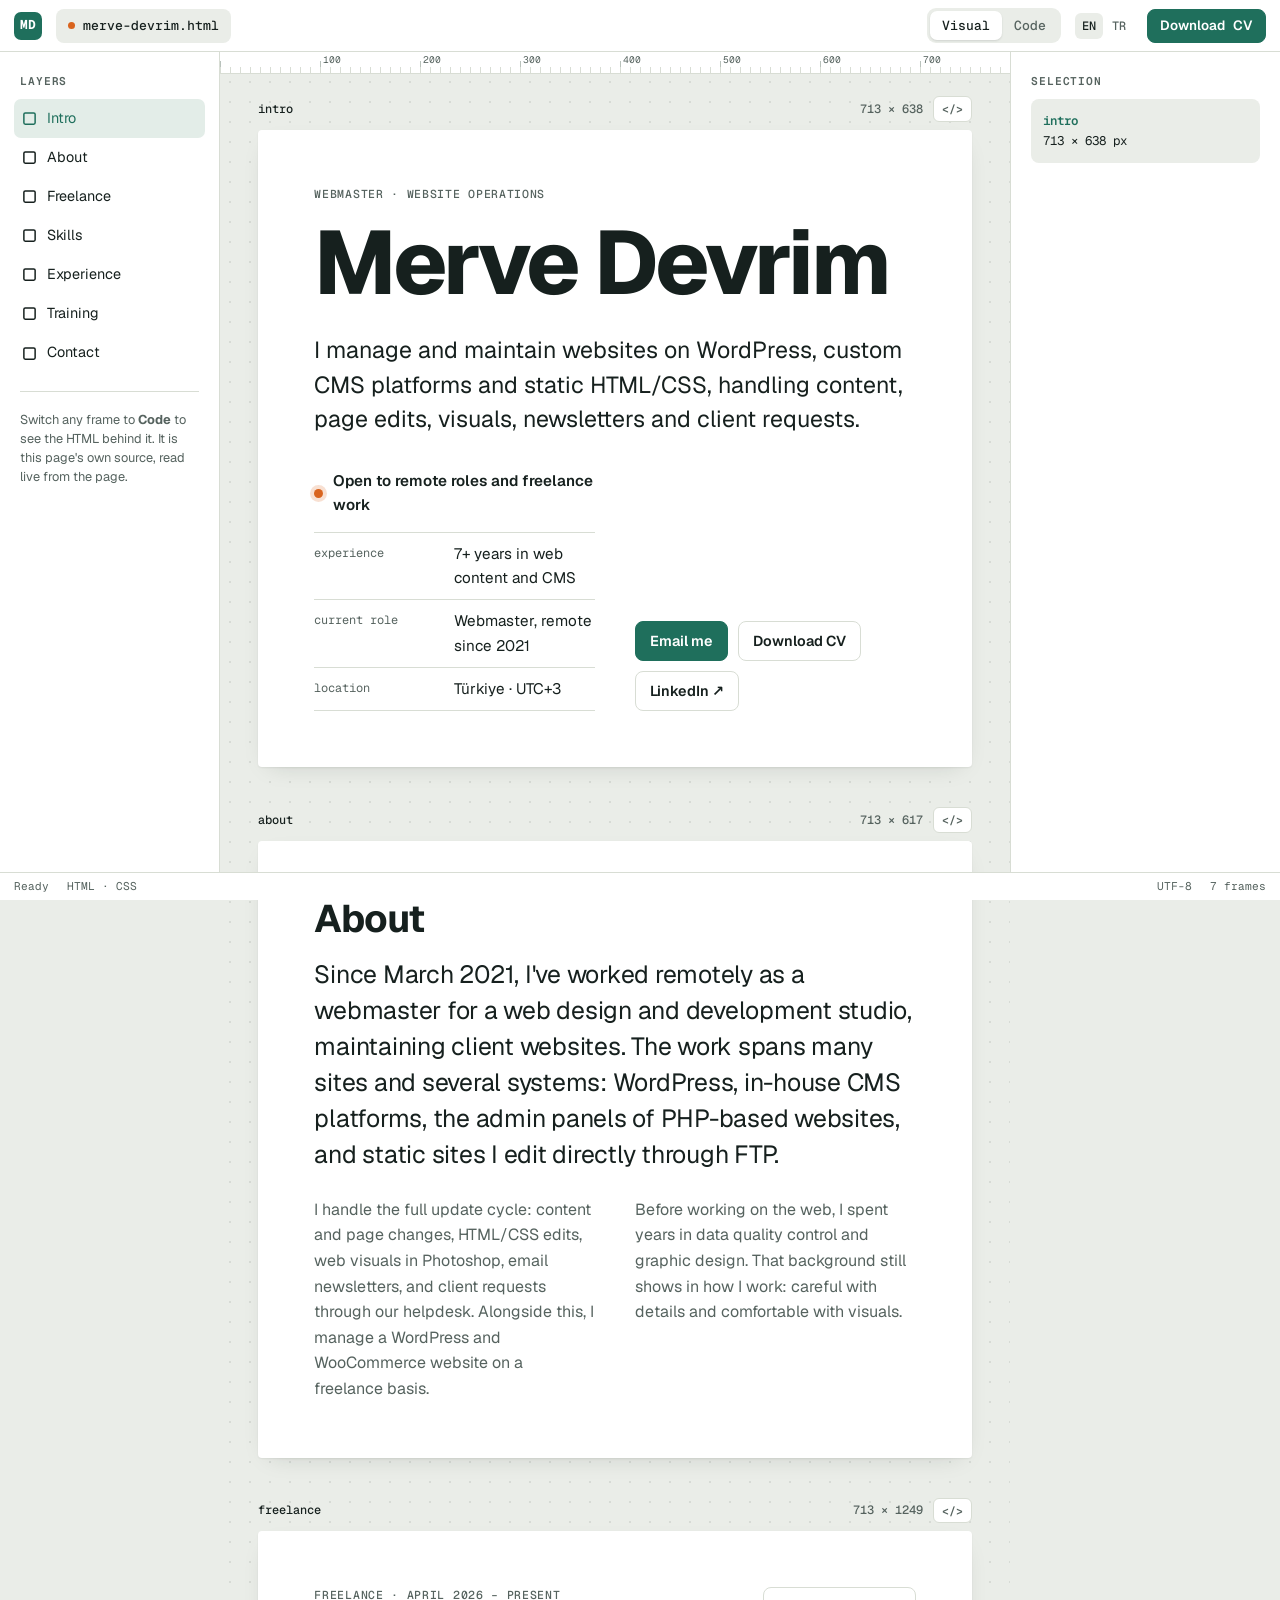
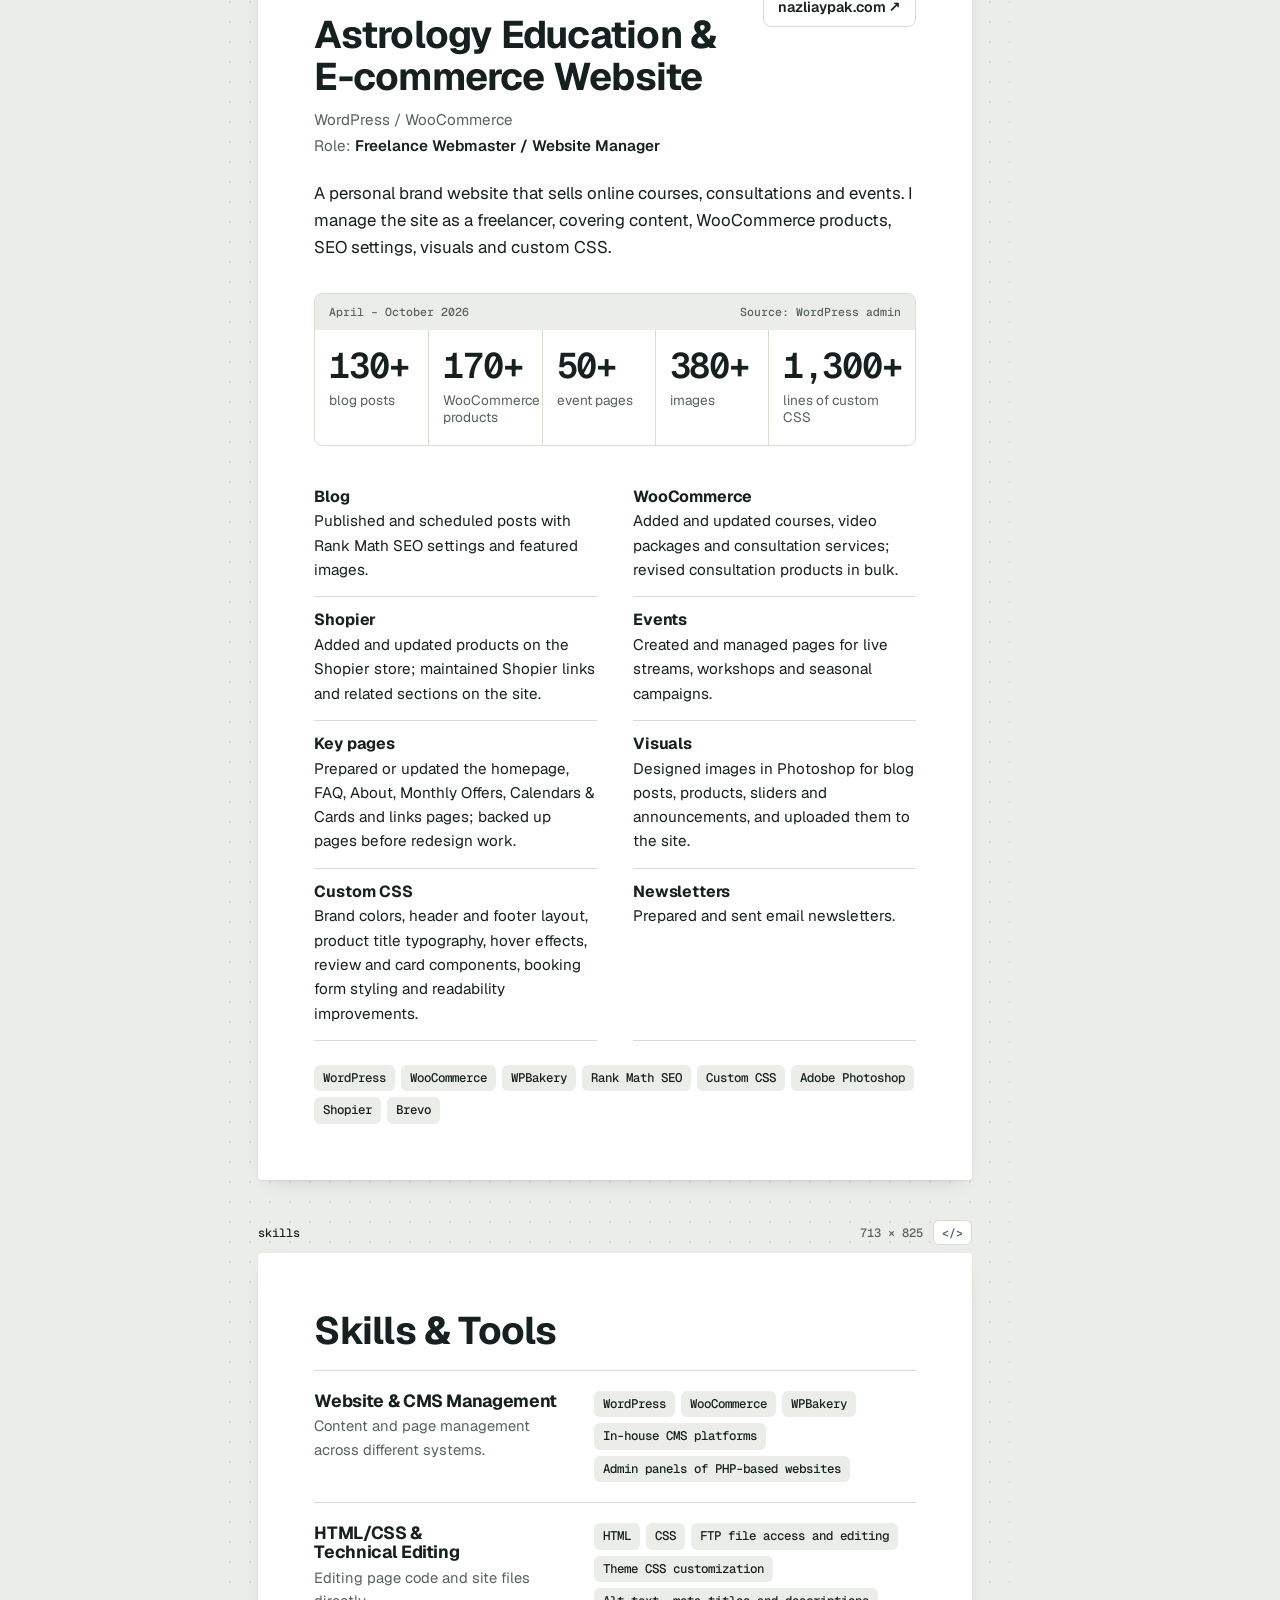
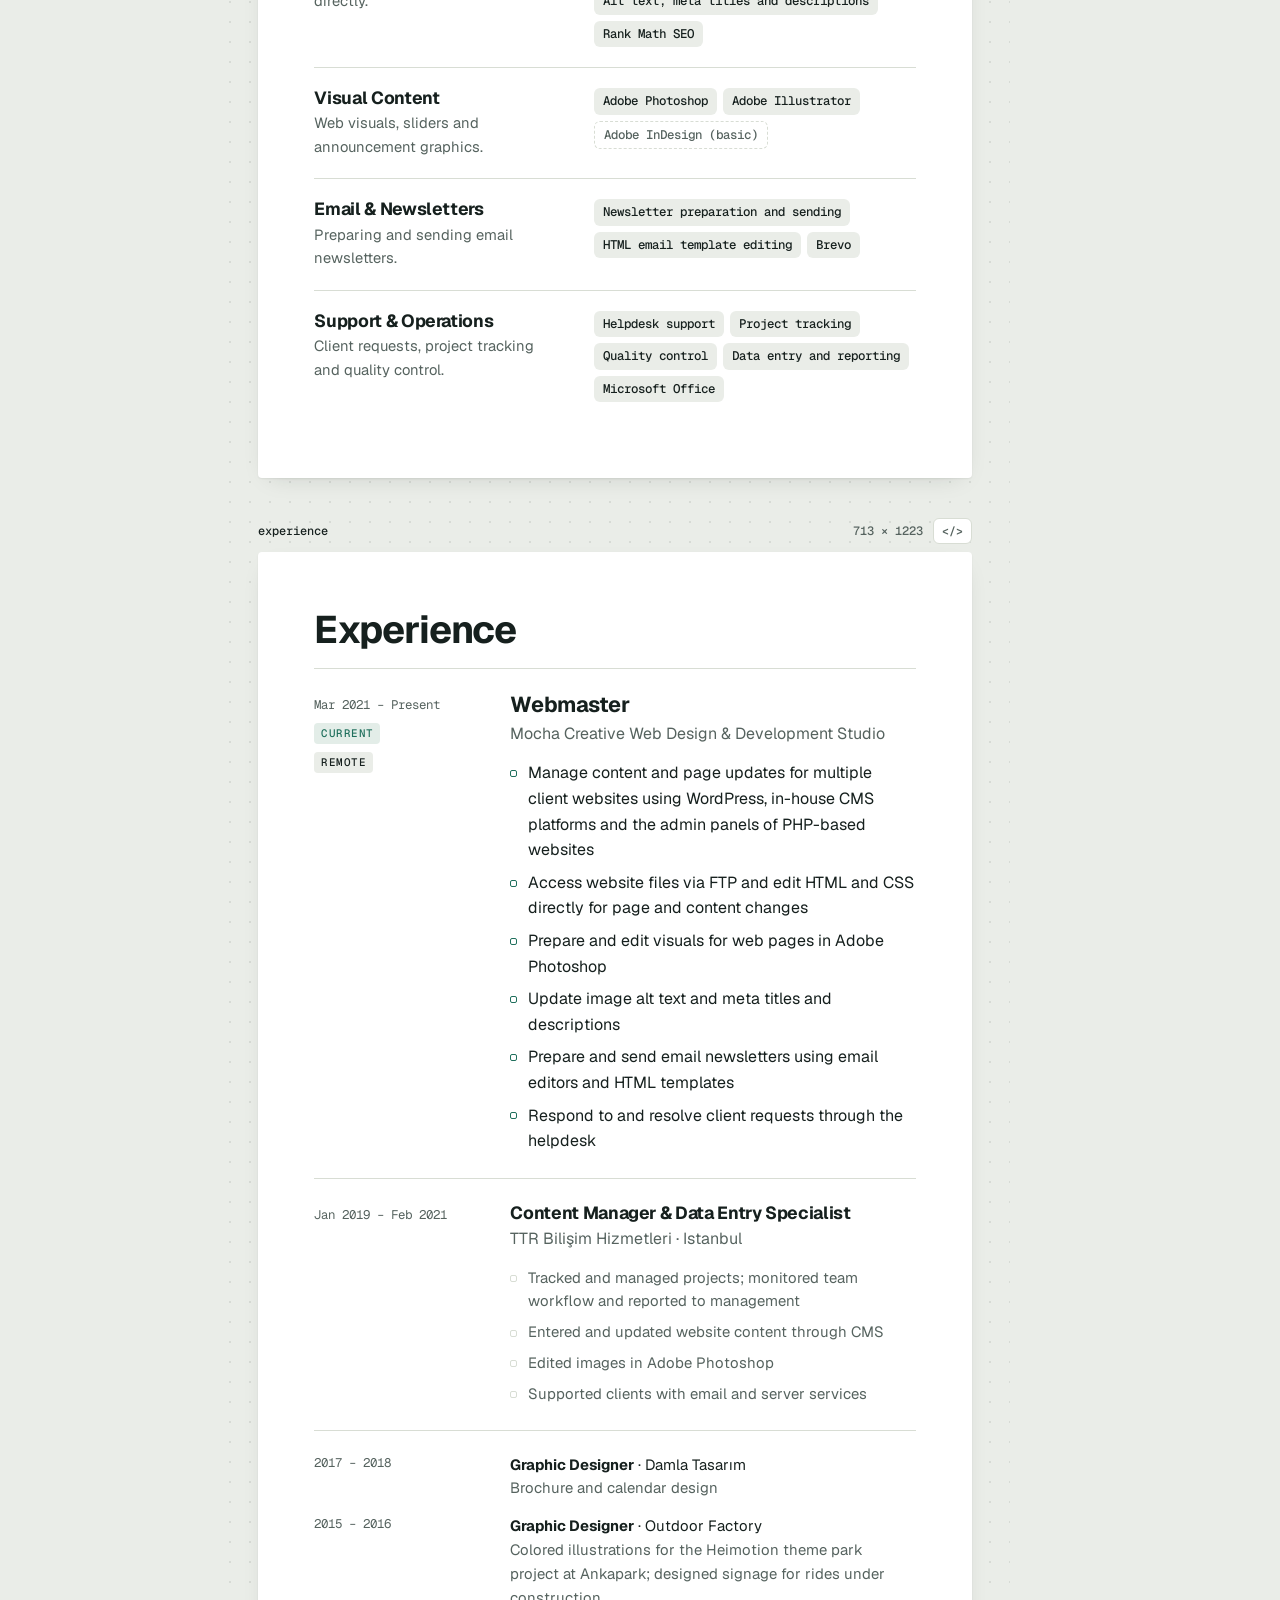
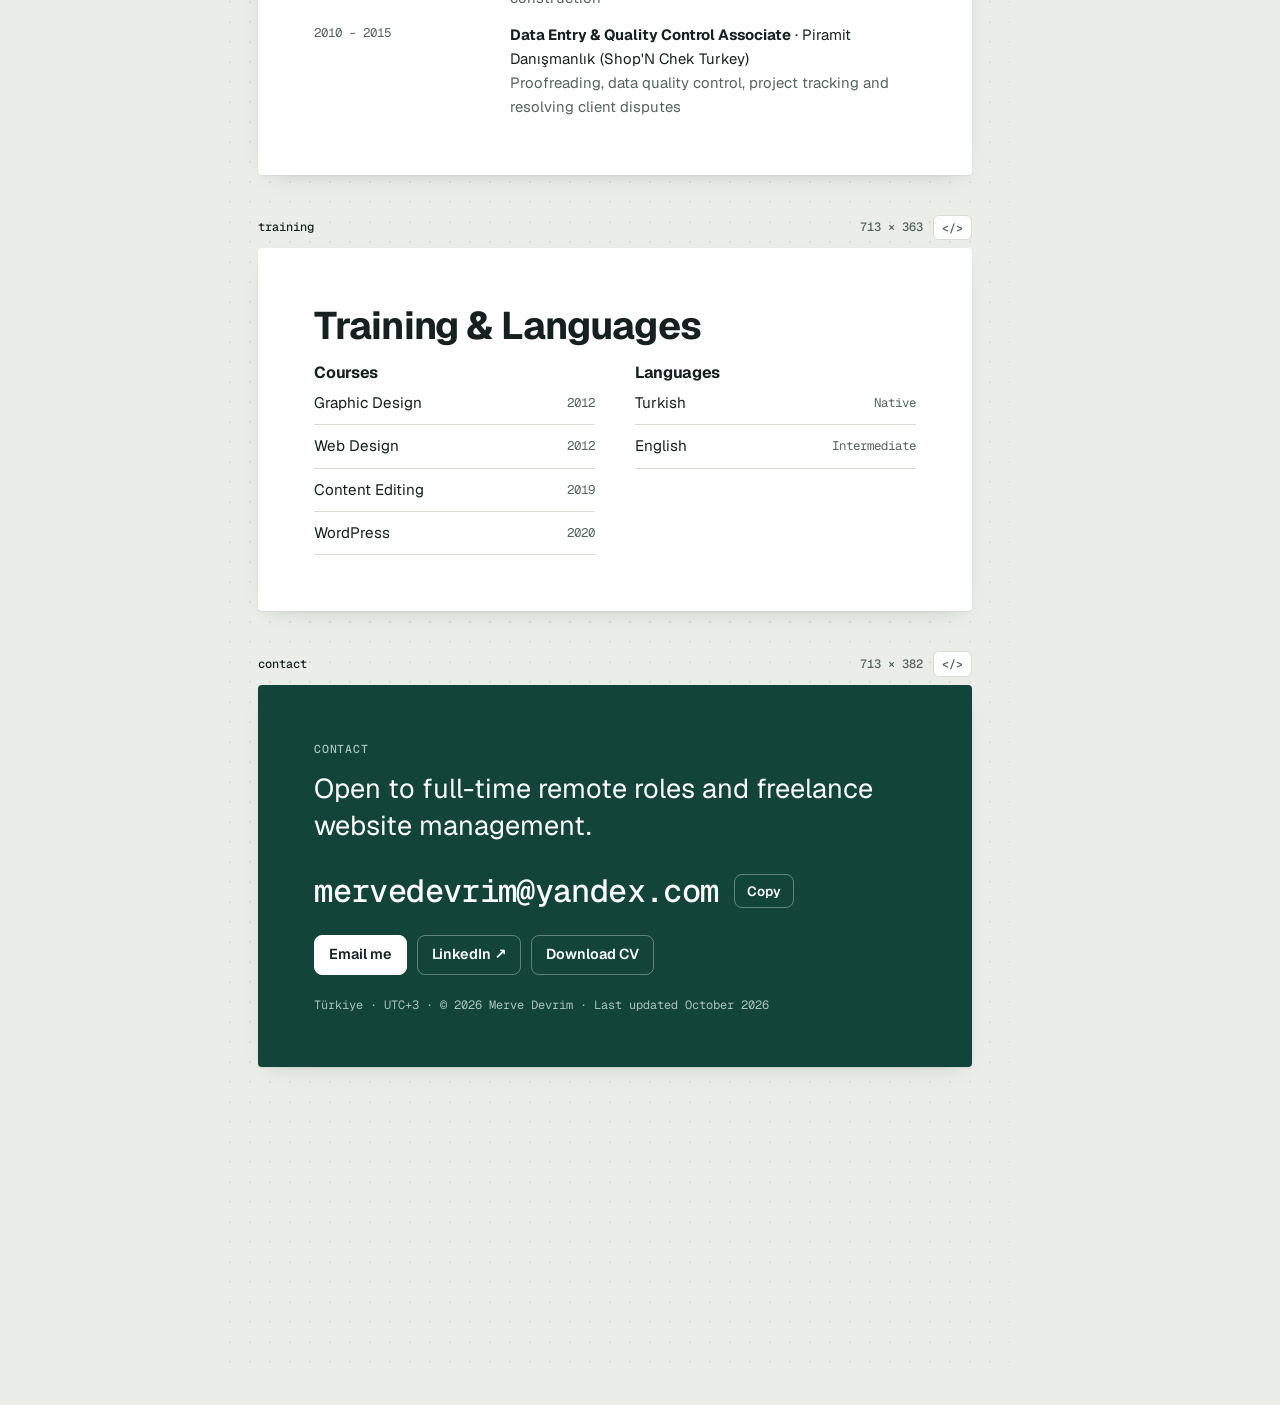
==== commit cbd19069: "Add files via upload" ====
--- a/index.html
+++ b/index.html
@@ -31,6 +31,7 @@
 </head>
 <body>
 <header class="toolbar">
+  <button type="button" class="menu-toggle" id="menu-toggle" aria-controls="layers" aria-expanded="false" aria-label="Open menu"><svg viewBox="0 0 20 20" aria-hidden="true"><path class="i-open" d="M3 5.5h14M3 10h14M3 14.5h14"/><path class="i-close" d="M5 5l10 10M15 5L5 15"/></svg></button>
   <a class="mark" href="#hero" aria-label="Merve Devrim, back to top">MD</a>
   <div class="file-tab"><span class="saved" aria-hidden="true"></span><span>merve-devrim<span class="long">.html</span></span></div>
   <div class="spacer"></div>
@@ -43,7 +44,7 @@
 </header>
 
 <div class="app">
-  <aside class="panel layers" aria-label="Sections">
+  <aside class="panel layers" id="layers" aria-label="Sections">
     <p class="panel-title">Layers</p>
     <nav class="layer-list">
       <a href="#hero"><svg viewBox="0 0 16 16"><rect x="2" y="2" width="12" height="12" rx="1.5"/></svg>Intro</a>
@@ -57,6 +58,7 @@
     <hr>
     <p class="panel-note">Switch any frame to <b>Code</b> to see the HTML behind it. It is this page's own source, read live from the page.</p>
   </aside>
+  <div class="scrim" id="menu-scrim" hidden></div>
 
   <main class="canvas" id="main">
     <div class="ruler" aria-hidden="true"></div>
@@ -67,7 +69,7 @@
       <div class="board">
         <div class="visual">
           <p class="kicker">Webmaster · Website Operations</p>
-          <div class="hero-name"><h1>Merve Devrim</h1><span class="spec" aria-hidden="true"></span></div>
+          <div class="hero-name"><h1>Merve Devrim</h1></div>
           <p class="statement">I manage and maintain websites on WordPress, custom CMS platforms and static HTML/CSS, handling content, page edits, visuals, newsletters and client requests.</p>
           <div class="hero-meta">
             <div>
@@ -238,25 +240,9 @@
     </section>
   </main>
 
-  <aside class="panel inspector" aria-label="Styles used on this page">
+  <aside class="panel inspector" aria-label="Selected section">
     <p class="panel-title">Selection</p>
     <div class="selection" id="selection"><b id="sel-name">intro</b><br><span id="sel-dims">—</span></div>
-    <hr>
-    <p class="panel-title">Colors</p>
-    <div class="swatches">
-      <div class="swatch"><i style="background:#111418"></i><span>Ink</span><code>#111418</code></div>
-      <div class="swatch"><i style="background:#5B6472"></i><span>Muted</span><code>#5B6472</code></div>
-      <div class="swatch"><i style="background:#E8EBEF"></i><span>Canvas</span><code>#E8EBEF</code></div>
-      <div class="swatch"><i style="background:#2F6BFF"></i><span>Selection</span><code>#2F6BFF</code></div>
-      <div class="swatch"><i style="background:#16A34A"></i><span>Available</span><code>#16A34A</code></div>
-      <div class="swatch"><i style="background:#0F1217"></i><span>Code</span><code>#0F1217</code></div>
-    </div>
-    <hr>
-    <p class="panel-title">Type</p>
-    <div class="type-spec">
-      <div><span class="aa">Aa</span><span>Geist<br>400 · 600 · 750</span></div>
-      <div><span class="aa m">Aa</span><span>Geist Mono<br>labels, dates, code</span></div>
-    </div>
   </aside>
 </div>
 
--- a/assets/css/style.css
+++ b/assets/css/style.css
@@ -1,7 +1,7 @@
 /* ==========================================================================
    Merve Devrim — portfolio styles
    Layout: the portfolio as a webmaster's workspace. Toolbar on top, layers panel (navigation) left,
-   a canvas of section "frames" in the middle, a style inspector right. Every frame flips between
+   a canvas of section "frames" in the middle, a selection panel right. Every frame flips between
    Visual and Code; the code shown is this page's own HTML, read from the DOM.
    Colors and fonts are set in the :root block below.
    ========================================================================== */
@@ -21,21 +21,23 @@
   unicode-range: U+0100-02BA, U+02BD-02C5, U+02C7-02CC, U+02CE-02D7, U+02DD-02FF, U+0304, U+0308, U+0329, U+1D00-1DBF, U+1E00-1E9F, U+1EF2-1EFF, U+2020, U+20A0-20AB, U+20AD-20C0, U+2113, U+2C60-2C7F, U+A720-A7FF; }
 
 :root {
-  --app: #E8EBEF;
+  --app: #EAEDE8;
   --panel: #FFFFFF;
   --paper: #FFFFFF;
-  --ink: #111418;
-  --muted: #5B6472;
-  --line: #D8DCE2;
-  --select: #2F6BFF;
-  --select-soft: #E6EEFF;
-  --ok: #16A34A;
-  --code-bg: #0F1217;
-  --code-ink: #E6E8EB;
-  --code-tag: #7AB7FF;
-  --code-attr: #F2BF6C;
-  --code-val: #9BE29B;
-  --code-dim: #6E7787;
+  --ink: #16201E;
+  --muted: #56635F;
+  --line: #D8DDD4;
+  --select: #1F6F5C;            /* petrol green: selection, links, active items */
+  --green-deep: #17594A;
+  --select-soft: #E3EDE8;
+  --ok: #D9641E;                /* orange: availability, small highlights, focus */
+  --band: #12443A;
+  --code-bg: #0E1A17;
+  --code-ink: #E4ECE8;
+  --code-tag: #8ED1BC;
+  --code-attr: #F2A15E;
+  --code-val: #DCE6A8;
+  --code-dim: #6E827B;
 
   --sans: "Geist", system-ui, -apple-system, "Segoe UI", Roboto, Arial, sans-serif;
   --mono: "Geist Mono", ui-monospace, "SFMono-Regular", Menlo, Consolas, monospace;
@@ -52,7 +54,7 @@
 ul { margin: 0; padding: 0; list-style: none; }
 a { color: var(--select); text-underline-offset: 0.18em; }
 button { font: inherit; }
-:focus-visible { outline: 2px solid var(--select); outline-offset: 2px; border-radius: 4px; }
+:focus-visible { outline: 2px solid var(--ok); outline-offset: 2px; border-radius: 4px; }
 .mono { font-family: var(--mono); }
 
 /* ---------- Toolbar ---------- */
@@ -62,20 +64,20 @@
   padding-left: max(14px, env(safe-area-inset-left, 0px)); padding-right: max(14px, env(safe-area-inset-right, 0px));
   background: var(--panel); border-bottom: 1px solid var(--line);
 }
-.mark { width: 28px; height: 28px; border-radius: 7px; background: var(--ink); color: #FFFFFF; display: grid; place-items: center; font: 700 0.8rem/1 var(--mono); flex: none; text-decoration: none; }
+.mark { width: 28px; height: 28px; border-radius: 7px; background: var(--select); color: #FFFFFF; display: grid; place-items: center; font: 700 0.8rem/1 var(--mono); flex: none; text-decoration: none; }
 .file-tab { display: flex; align-items: center; gap: 8px; height: 34px; padding: 0 12px; border-radius: 8px; background: var(--app); font: 500 0.82rem/1 var(--mono); color: var(--ink); white-space: nowrap; min-width: 0; overflow: hidden; text-overflow: ellipsis; }
 .file-tab .saved { width: 7px; height: 7px; border-radius: 50%; background: var(--ok); flex: none; }
 .spacer { flex: 1; }
 .seg { display: inline-flex; padding: 3px; border-radius: 9px; background: var(--app); }
 .seg button { border: 0; background: transparent; color: var(--muted); font: 500 0.82rem/1 var(--mono); padding: 8px 12px; border-radius: 7px; cursor: pointer; }
-.seg button[aria-pressed="true"] { background: var(--panel); color: var(--ink); box-shadow: 0 1px 2px rgba(17, 20, 24, .12); }
+.seg button[aria-pressed="true"] { background: var(--panel); color: var(--ink); box-shadow: 0 1px 2px rgba(22, 32, 30, .12); }
 .lang { display: flex; gap: 2px; font: 500 0.75rem/1 var(--mono); }
 .lang a { color: var(--muted); text-decoration: none; padding: 7px 7px; border-radius: 6px; }
 .lang a[aria-current="page"] { color: var(--ink); background: var(--app); }
 .btn { display: inline-flex; align-items: center; gap: 8px; min-height: 40px; padding: 0 14px; border-radius: 8px; border: 1px solid var(--line); background: var(--panel); color: var(--ink); font: 600 0.9rem/1 var(--sans); text-decoration: none; white-space: nowrap; cursor: pointer; transition: border-color .15s, background-color .15s, color .15s; }
 .btn:hover { border-color: var(--ink); }
-.btn--primary { background: var(--ink); border-color: var(--ink); color: #FFFFFF; }
-.btn--primary:hover { background: #2A2F37; color: #FFFFFF; }
+.btn--primary { background: var(--select); border-color: var(--select); color: #FFFFFF; }
+.btn--primary:hover { background: var(--green-deep); border-color: var(--green-deep); color: #FFFFFF; }
 .btn--small { min-height: 34px; font-size: 0.84rem; padding: 0 12px; }
 @media (max-width: 640px) { .file-tab .long, .hide-sm { display: none; } .toolbar { gap: 8px; } .seg button { padding: 8px 9px; } }
 @media (max-width: 400px) { .file-tab { display: none; } }
@@ -83,7 +85,7 @@
 /* ---------- App layout ---------- */
 .app { display: grid; grid-template-columns: 220px minmax(0, 1fr) 270px; align-items: start; }
 @media (max-width: 1240px) { .app { grid-template-columns: 210px minmax(0, 1fr); } .inspector { display: none; } }
-@media (max-width: 900px) { .app { grid-template-columns: minmax(0, 1fr); } .layers { display: none; } }
+@media (max-width: 900px) { .app { grid-template-columns: minmax(0, 1fr); } }
 .panel { position: sticky; top: calc(var(--bar) + env(safe-area-inset-top, 0px)); height: calc(100vh - var(--bar)); overflow: auto; background: var(--panel); padding: 18px 14px; }
 .layers { border-right: 1px solid var(--line); }
 .inspector { border-left: 1px solid var(--line); }
@@ -97,21 +99,12 @@
 .panel-note { font-size: 0.8rem; color: var(--muted); margin: 0 6px; line-height: 1.5; }
 
 /* inspector */
-.swatches { display: grid; gap: 8px; margin: 0 6px; }
-.swatch { display: grid; grid-template-columns: 26px minmax(0, 1fr) auto; gap: 10px; align-items: center; font-size: 0.85rem; }
-.swatch i { width: 26px; height: 26px; border-radius: 6px; border: 1px solid rgba(17, 20, 24, .12); }
-.swatch code { font: 0.72rem/1 var(--mono); color: var(--muted); }
-.type-spec { margin: 0 6px; display: grid; gap: 12px; }
-.type-spec div { display: grid; grid-template-columns: 44px minmax(0, 1fr); gap: 10px; align-items: center; }
-.type-spec .aa { font-size: 1.6rem; font-weight: 700; line-height: 1; }
-.type-spec .aa.m { font-family: var(--mono); font-weight: 500; font-size: 1.3rem; }
-.type-spec span:last-child { font-size: 0.8rem; color: var(--muted); line-height: 1.4; }
 .selection { margin: 0 6px; padding: 12px; border-radius: 8px; background: var(--app); font: 0.78rem/1.6 var(--mono); }
 .selection b { color: var(--select); font-weight: 600; }
 
 /* ---------- Canvas ---------- */
-.canvas { min-width: 0; padding: 0 clamp(12px, 3vw, 40px) 30vh; background-image: radial-gradient(circle, rgba(17, 20, 24, .09) 1px, transparent 1.3px); background-size: 20px 20px; }
-.ruler { position: sticky; top: calc(var(--bar) + env(safe-area-inset-top, 0px)); z-index: 10; height: 22px; margin: 0 calc(-1 * clamp(12px, 3vw, 40px)) 22px; background: var(--panel); border-bottom: 1px solid var(--line); background-image: linear-gradient(90deg, var(--line) 1px, transparent 1px), linear-gradient(90deg, #B7BDC7 1px, transparent 1px); background-size: 10px 6px, 100px 12px; background-repeat: repeat-x; background-position: 0 100%, 0 100%; overflow: hidden; }
+.canvas { min-width: 0; padding: 0 clamp(12px, 3vw, 40px) 30vh; background-image: radial-gradient(circle, rgba(22, 32, 30, .09) 1px, transparent 1.3px); background-size: 20px 20px; }
+.ruler { position: sticky; top: calc(var(--bar) + env(safe-area-inset-top, 0px)); z-index: 10; height: 22px; margin: 0 calc(-1 * clamp(12px, 3vw, 40px)) 22px; background: var(--panel); border-bottom: 1px solid var(--line); background-image: linear-gradient(90deg, var(--line) 1px, transparent 1px), linear-gradient(90deg, #B9C2BC 1px, transparent 1px); background-size: 10px 6px, 100px 12px; background-repeat: repeat-x; background-position: 0 100%, 0 100%; overflow: hidden; }
 .ruler span { position: absolute; top: 3px; font: 0.6rem/1 var(--mono); color: var(--muted); }
 @media (max-width: 640px) { .ruler { display: none; } .canvas { padding-top: 16px; } }
 
@@ -121,7 +114,7 @@
 .frame-label .dims { margin-left: auto; font-variant-numeric: tabular-nums; }
 .frame-label button { border: 1px solid var(--line); background: var(--panel); color: var(--muted); font: 600 0.72rem/1 var(--mono); padding: 6px 8px; border-radius: 6px; cursor: pointer; }
 .frame-label button[aria-pressed="true"] { background: var(--code-bg); color: var(--code-ink); border-color: var(--code-bg); }
-.board { position: relative; background: var(--paper); border-radius: 4px; box-shadow: 0 1px 2px rgba(17, 20, 24, .08), 0 8px 24px -12px rgba(17, 20, 24, .18); outline: 1.5px solid transparent; transition: outline-color .12s; }
+.board { position: relative; background: var(--paper); border-radius: 4px; box-shadow: 0 1px 2px rgba(22, 32, 30, .08), 0 8px 24px -12px rgba(22, 32, 30, .18); outline: 1.5px solid transparent; transition: outline-color .12s; }
 .frame:hover .board, .frame:focus-within .board { outline-color: var(--select); }
 .handles i { position: absolute; width: 8px; height: 8px; background: var(--panel); border: 1.5px solid var(--select); opacity: 0; transition: opacity .12s; }
 .handles i:nth-child(1) { top: -4px; left: -4px; } .handles i:nth-child(2) { top: -4px; right: -4px; }
@@ -130,7 +123,7 @@
 .visual { padding: clamp(24px, 5vw, 56px); }
 .code { display: none; margin: 0; background: var(--code-bg); color: var(--code-ink); border-radius: 4px; padding: 18px 0; font: 0.8rem/1.7 var(--mono); overflow: auto; counter-reset: ln; max-height: 70vh; }
 .code .line { display: block; padding-right: 20px; white-space: pre; }
-.code .line::before { counter-increment: ln; content: counter(ln); content: counter(ln) / ""; display: inline-block; width: 3.4em; padding-right: 1.2em; text-align: right; color: #4A5260; }
+.code .line::before { counter-increment: ln; content: counter(ln); content: counter(ln) / ""; display: inline-block; width: 3.4em; padding-right: 1.2em; text-align: right; color: #3F534D; }
 .t-tag { color: var(--code-tag); } .t-attr { color: var(--code-attr); } .t-val { color: var(--code-val); } .t-p { color: var(--code-dim); } .t-com { color: var(--code-dim); font-style: italic; }
 .frame[data-view="code"] .visual { display: none; }
 .frame[data-view="code"] .code { display: block; }
@@ -139,16 +132,14 @@
 .kicker { font: 500 0.72rem/1.4 var(--mono); letter-spacing: .06em; text-transform: uppercase; color: var(--muted); }
 .title { font-size: clamp(1.6rem, 1.2rem + 1.6vw, 2.4rem); font-weight: 700; }
 
-/* hero: the name is shown "selected", with its real type spec */
-.hero-name { position: relative; display: inline-block; margin-top: 22px; padding: 2px 6px; outline: 1.5px solid var(--select); }
+/* hero */
+.hero-name { margin-top: 18px; }
 .hero-name h1 { font-size: clamp(2.8rem, 1.6rem + 5.2vw, 5.6rem); font-weight: 750; letter-spacing: -0.04em; line-height: 0.95; }
-.hero-name .handles i { opacity: 1; }
-.spec { position: absolute; left: -1.5px; top: calc(100% + 6px); background: var(--select); color: #FFFFFF; font: 500 0.68rem/1 var(--mono); padding: 5px 7px; border-radius: 3px; white-space: nowrap; }
-.statement { margin-top: 48px; font-size: clamp(1.15rem, 1rem + 0.6vw, 1.45rem); line-height: 1.5; max-width: 34em; }
+.statement { margin-top: 28px; font-size: clamp(1.15rem, 1rem + 0.6vw, 1.45rem); line-height: 1.5; max-width: 34em; }
 .hero-meta { display: grid; grid-template-columns: minmax(0, 1fr) minmax(0, 1fr); gap: 24px 40px; margin-top: 32px; align-items: end; }
 @media (max-width: 700px) { .hero-meta { grid-template-columns: minmax(0, 1fr); } }
 .avail { display: inline-flex; align-items: center; gap: 10px; font-weight: 600; font-size: 0.95rem; }
-.dot { width: 9px; height: 9px; border-radius: 50%; background: var(--ok); box-shadow: 0 0 0 4px rgba(22, 163, 74, .18); flex: none; }
+.dot { width: 9px; height: 9px; border-radius: 50%; background: var(--ok); box-shadow: 0 0 0 4px rgba(217, 100, 30, .2); flex: none; }
 .props { margin: 14px 0 0; display: grid; border-top: 1px solid var(--line); }
 .props div { display: grid; grid-template-columns: 8rem minmax(0, 1fr); gap: 12px; padding-block: 9px; border-bottom: 1px solid var(--line); font-size: 0.95rem; }
 .props dt { font: 0.75rem/1.9 var(--mono); color: var(--muted); }
@@ -226,16 +217,16 @@
 .rows li span:last-child { font: 0.78rem/1.9 var(--mono); color: var(--muted); }
 
 /* contact */
-.board--dark { background: var(--ink); color: #FFFFFF; }
-.board--dark .kicker { color: #9AA3B2; }
+.board--dark { background: var(--band); color: #FFFFFF; }
+.board--dark .kicker { color: #A9C3BA; }
 .contact-line { margin-top: 14px; font-size: clamp(1.25rem, 1rem + 1vw, 1.7rem); line-height: 1.35; max-width: 26em; }
 .email-row { display: flex; flex-wrap: wrap; align-items: center; gap: 12px 16px; margin-top: 28px; }
 .email { font: 500 clamp(1.1rem, 0.8rem + 1.6vw, 2rem)/1.2 var(--mono); letter-spacing: -0.02em; word-break: break-all; user-select: all; }
-.board--dark .btn { background: transparent; border-color: #3A404B; color: #FFFFFF; }
+.board--dark .btn { background: transparent; border-color: rgba(242, 247, 244, .35); color: #FFFFFF; }
 .board--dark .btn:hover { border-color: #FFFFFF; }
 .board--dark .btn--primary { background: #FFFFFF; color: var(--ink); border-color: #FFFFFF; }
 .board--dark .actions { margin-top: 24px; }
-.where { margin-top: 24px; font: 0.75rem/1 var(--mono); color: #9AA3B2; }
+.where { margin-top: 24px; font: 0.75rem/1 var(--mono); color: #A9C3BA; }
 
 /* status bar */
 .statusbar { position: sticky; bottom: 0; z-index: 25; display: flex; gap: 18px; align-items: center; height: 28px; padding-left: max(14px, env(safe-area-inset-left, 0px)); padding-right: max(14px, env(safe-area-inset-right, 0px)); padding-bottom: env(safe-area-inset-bottom, 0px); background: var(--panel); border-top: 1px solid var(--line); font: 0.7rem/1 var(--mono); color: var(--muted); }
@@ -244,4 +235,29 @@
 
 @media (prefers-reduced-motion: reduce) { html { scroll-behavior: auto; } *, *::before, *::after { transition: none !important; } }
 
+
+/* ---------- Mobile menu: the Layers panel becomes a drawer ---------- */
+.menu-toggle { display: none; width: 36px; height: 36px; flex: none; place-items: center; padding: 0; border: 1px solid var(--line); border-radius: 8px; background: var(--panel); color: var(--ink); cursor: pointer; }
+.menu-toggle svg { width: 20px; height: 20px; fill: none; stroke: currentColor; stroke-width: 1.8; stroke-linecap: round; }
+.menu-toggle .i-close { display: none; }
+.menu-toggle[aria-expanded="true"] { background: var(--select-soft); border-color: var(--select); color: var(--select); }
+.menu-toggle[aria-expanded="true"] .i-open { display: none; }
+.menu-toggle[aria-expanded="true"] .i-close { display: inline; }
+@media (max-width: 900px) {
+  .menu-toggle { display: grid; }
+  .layers {
+    position: fixed; top: calc(var(--bar) + env(safe-area-inset-top, 0px)); left: 0; bottom: 0; height: auto;
+    width: min(300px, 86vw); z-index: 36;
+    padding-left: max(14px, env(safe-area-inset-left, 0px)); padding-bottom: max(18px, env(safe-area-inset-bottom, 0px));
+    box-shadow: 16px 0 40px -20px rgba(22, 32, 30, .45);
+    transform: translateX(-102%); visibility: hidden;
+    transition: transform .22s ease, visibility 0s linear .22s;
+  }
+  .layers.is-open { transform: none; visibility: visible; transition: transform .22s ease; }
+  .layer-list a { padding: 12px 10px; font-size: 1rem; }
+  .scrim { position: fixed; top: calc(var(--bar) + env(safe-area-inset-top, 0px)); right: 0; bottom: 0; left: 0; z-index: 35; background: rgba(22, 32, 30, .35); }
+  html.menu-open { overflow: hidden; }
+}
+@media (max-width: 480px) { .mark { display: none; } }
+
 [hidden] { display: none !important; }
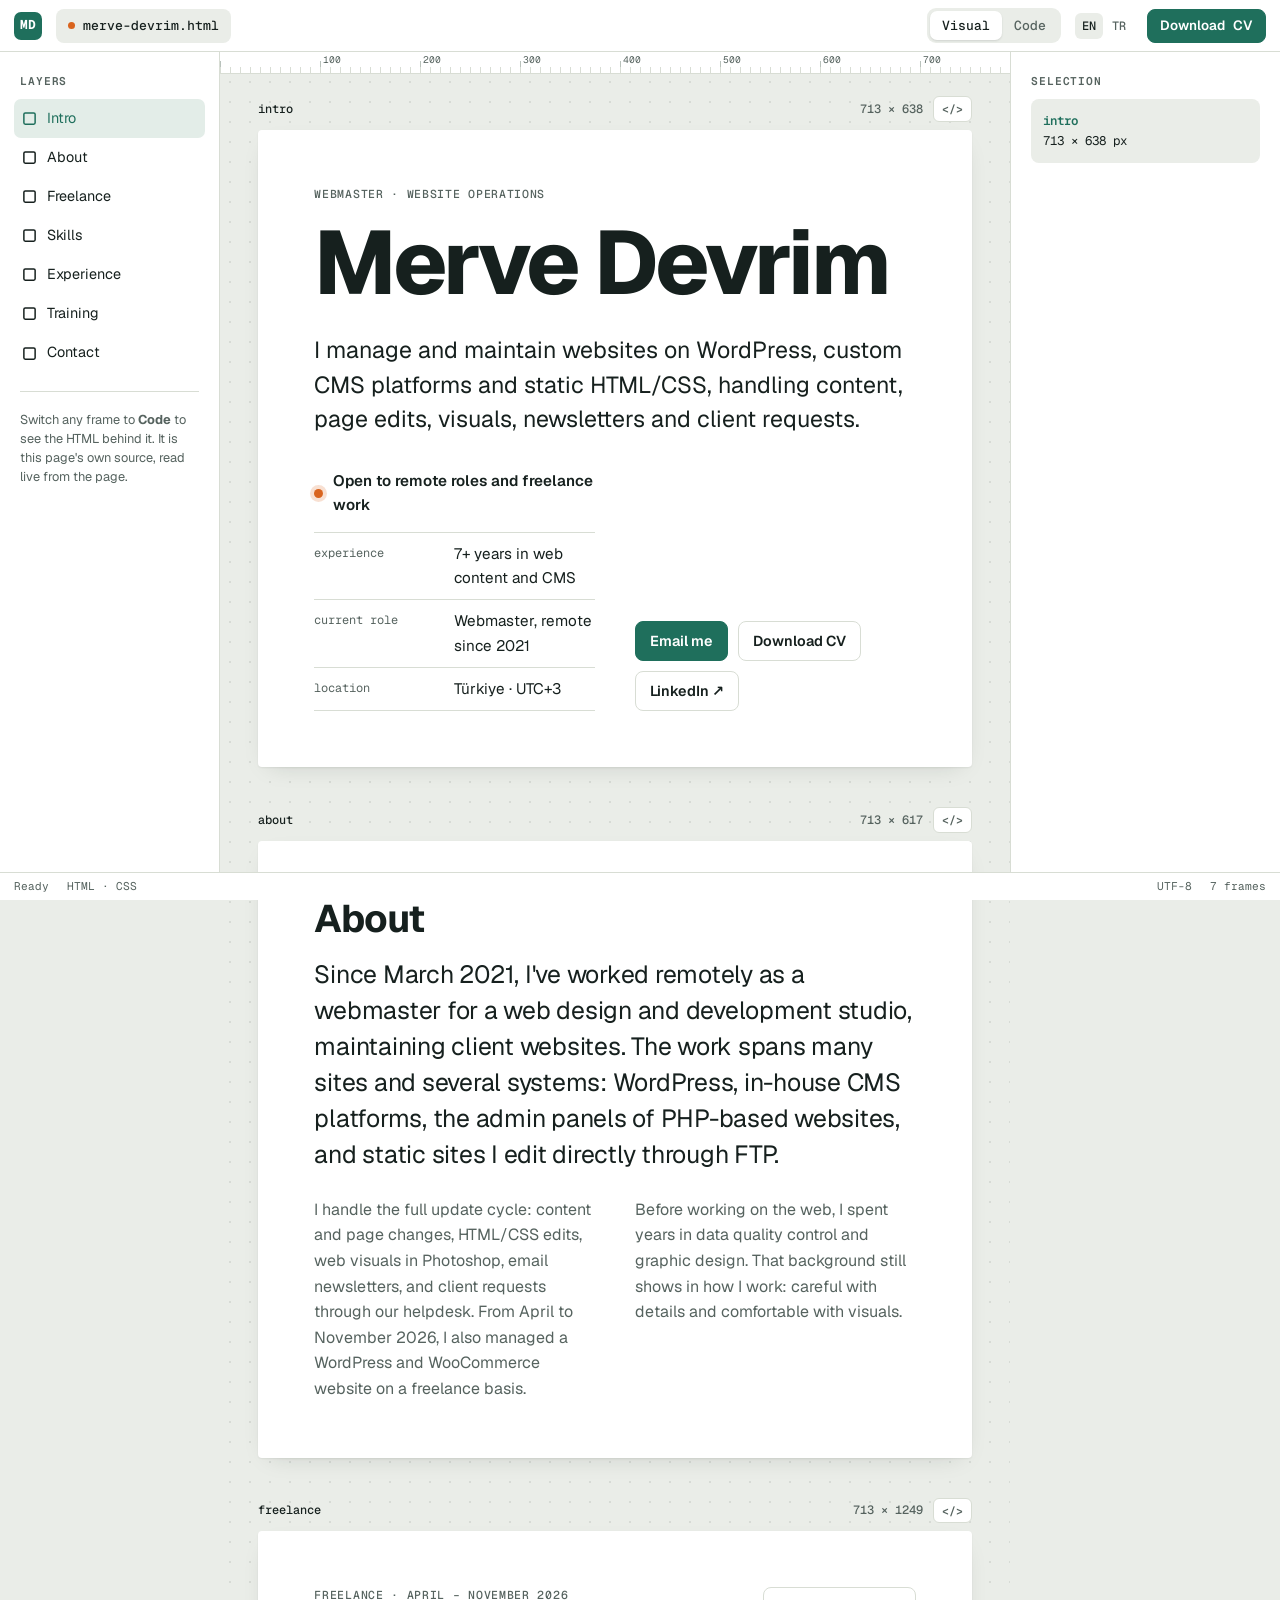
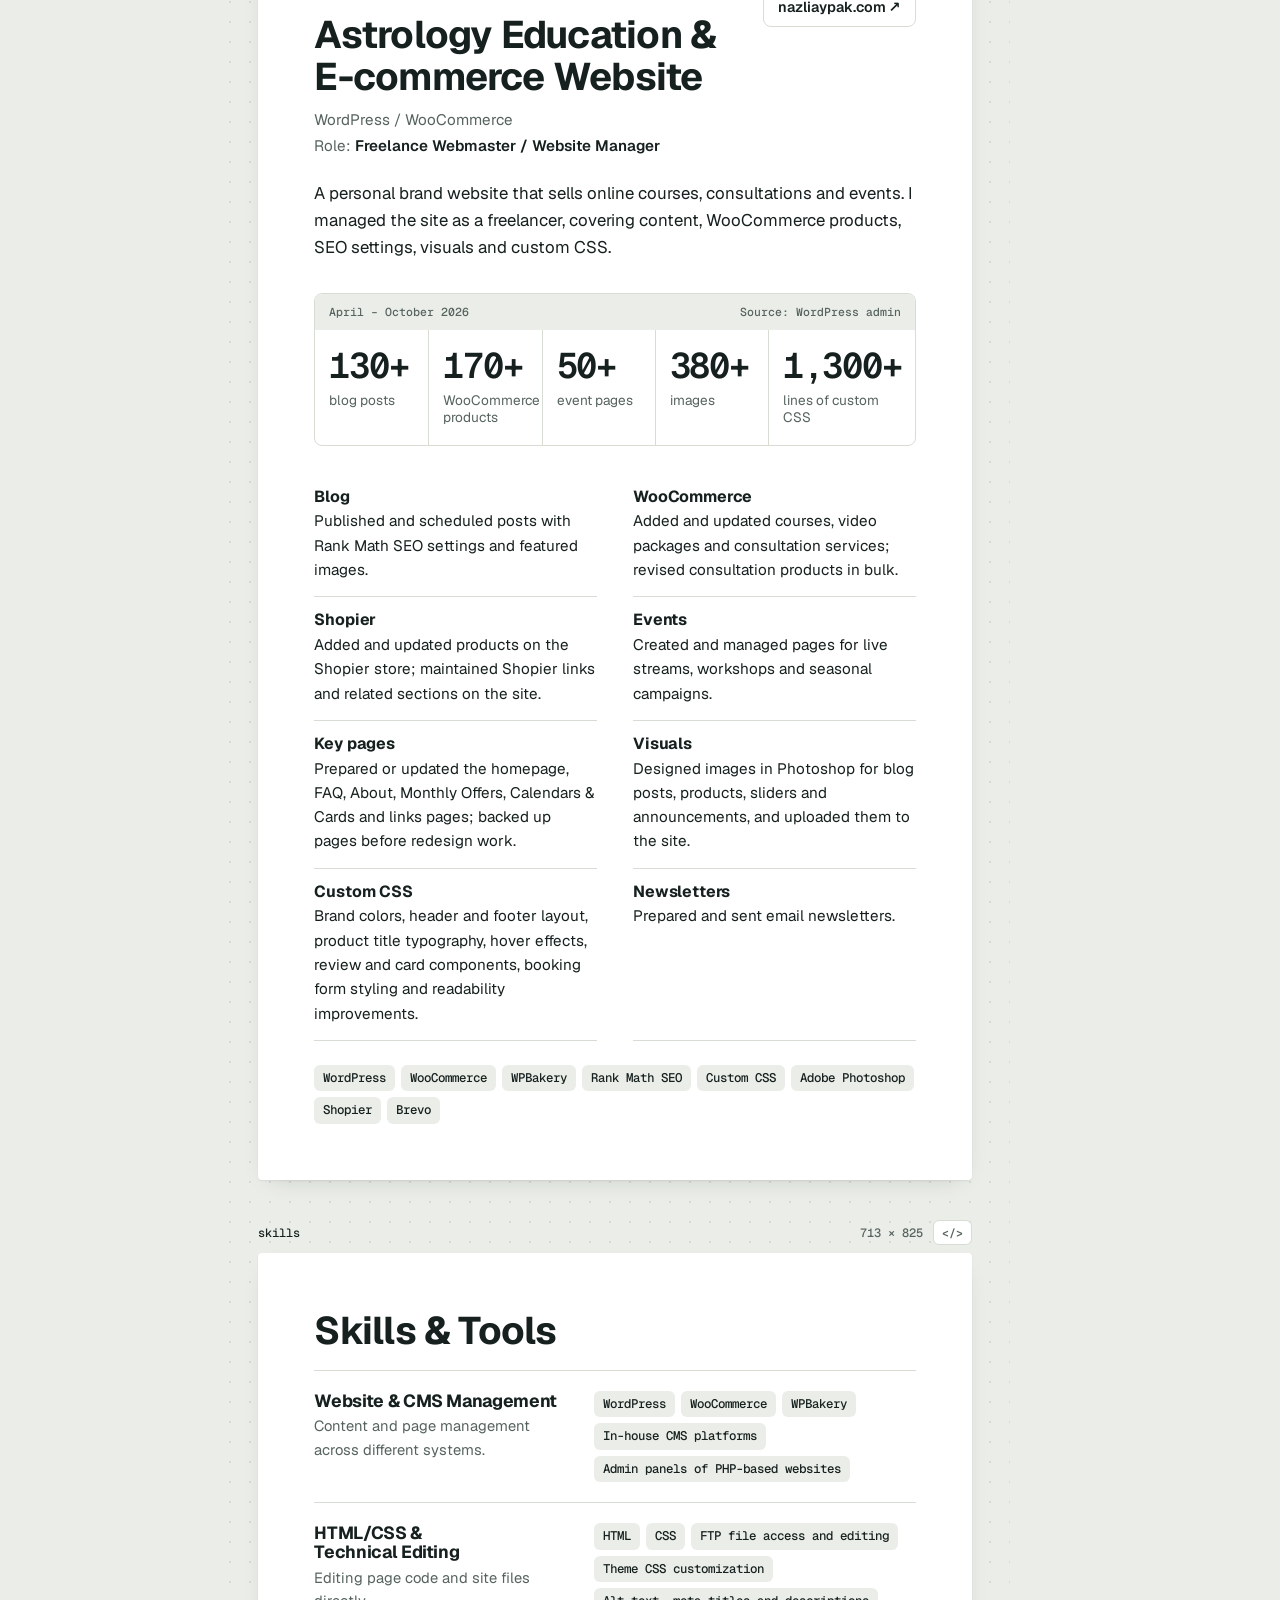
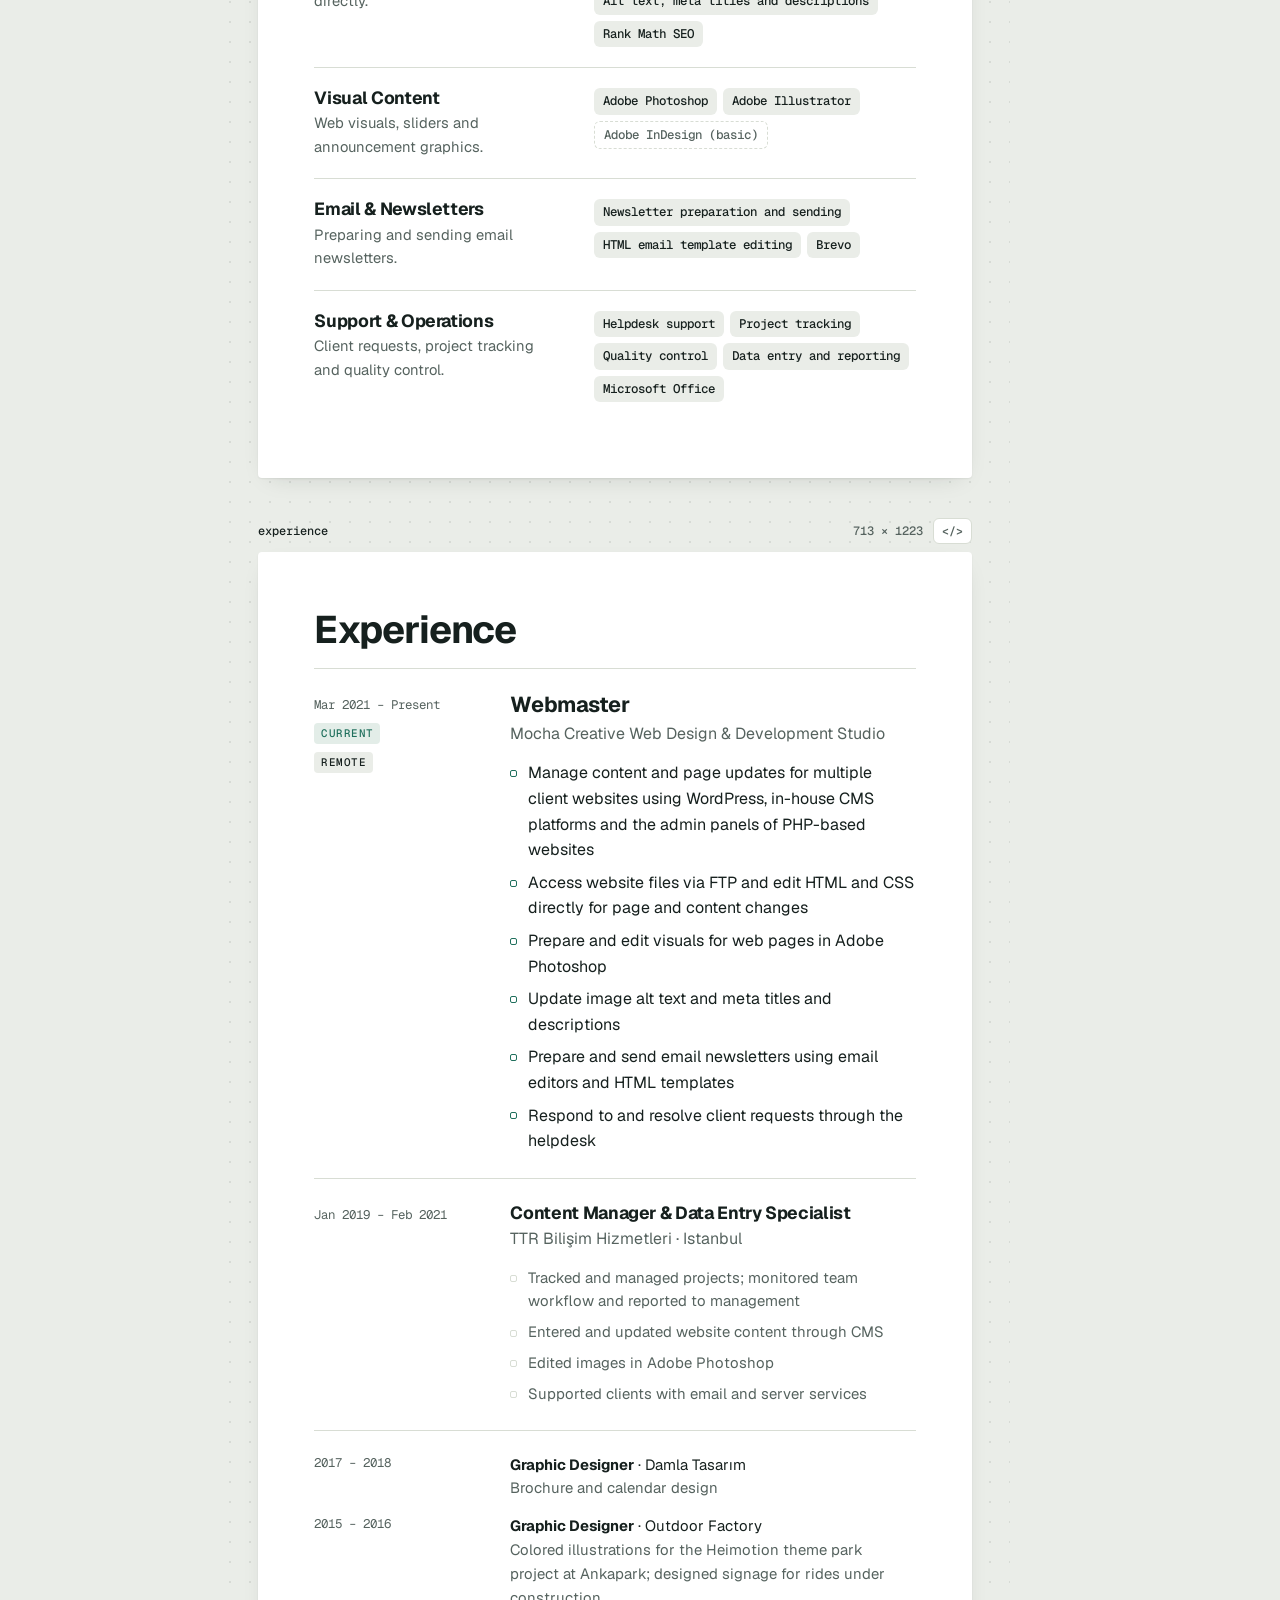
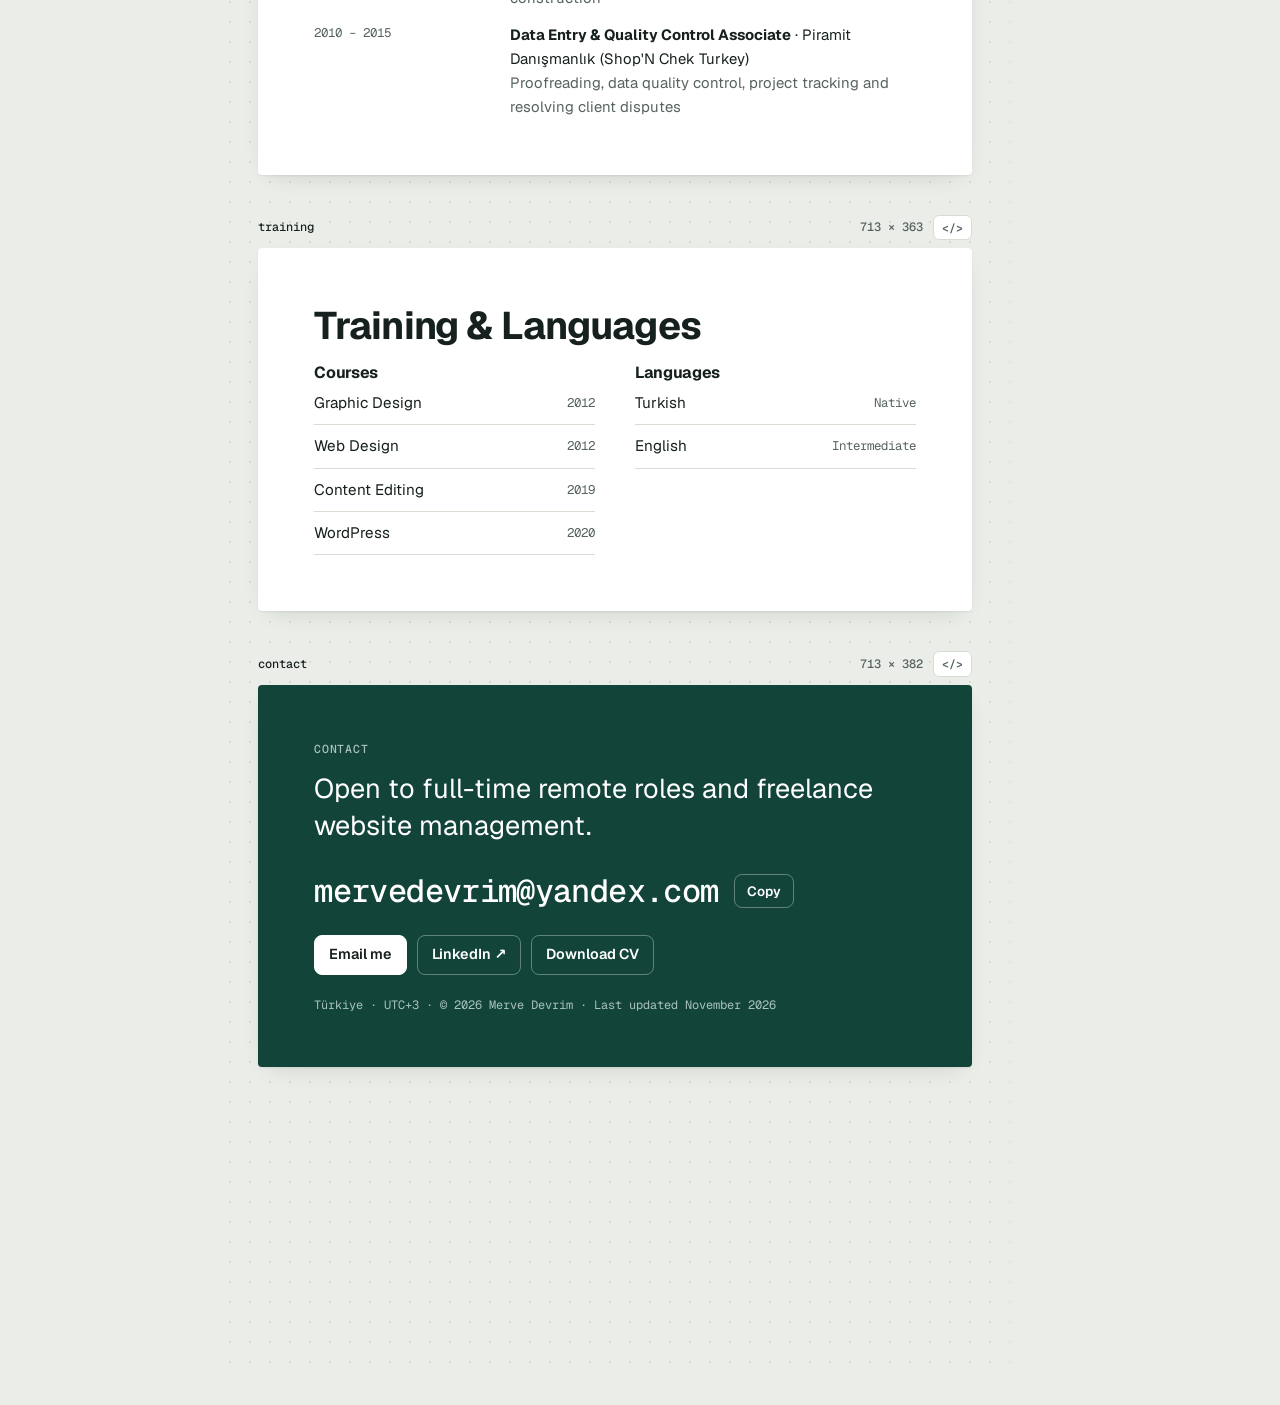
==== commit 31e6f662: "Add files via upload" ====
--- a/index.html
+++ b/index.html
@@ -1,6 +1,12 @@
 <!doctype html>
 <html lang="en">
 <head>
+  <script async src="https://www.googletagmanager.com/gtm.js?id=GTM-T4NBPR3J"></script>
+<script>
+  window.dataLayer = window.dataLayer || [];
+  function gtag(){dataLayer.push(arguments);}
+  gtag('js', new Date());
+</script>
   <meta charset="utf-8">
   <meta name="viewport" content="width=device-width, initial-scale=1, viewport-fit=cover">
   <title>Merve Devrim · Webmaster</title>
@@ -98,7 +104,7 @@
           <h2 class="title">About</h2>
           <p class="about-lead">Since March 2021, I've worked remotely as a webmaster for a web design and development studio, maintaining client websites. The work spans many sites and several systems: WordPress, in-house CMS platforms, the admin panels of PHP-based websites, and static sites I edit directly through FTP.</p>
           <div class="about-more">
-            <p>I handle the full update cycle: content and page changes, HTML/CSS edits, web visuals in Photoshop, email newsletters, and client requests through our helpdesk. Alongside this, I manage a WordPress and WooCommerce website on a freelance basis.</p>
+            <p>I handle the full update cycle: content and page changes, HTML/CSS edits, web visuals in Photoshop, email newsletters, and client requests through our helpdesk. From April to November 2026, I also managed a WordPress and WooCommerce website on a freelance basis.</p>
             <p>Before working on the web, I spent years in data quality control and graphic design. That background still shows in how I work: careful with details and comfortable with visuals.</p>
           </div>
         </div>
@@ -112,13 +118,13 @@
         <div class="visual">
           <div class="proj-head">
             <div>
-              <p class="kicker">Freelance · April 2026 – Present</p>
+              <p class="kicker">Freelance · April – November 2026</p>
               <h2 class="title" style="margin-top:10px">Astrology Education &amp; E-commerce Website</h2>
               <div class="proj-meta"><span>WordPress / WooCommerce</span><span>Role: <strong>Freelance Webmaster / Website Manager</strong></span></div>
             </div>
             <a class="btn" href="https://nazliaypak.com" target="_blank" rel="noopener">nazliaypak.com ↗</a>
           </div>
-          <p class="overview">A personal brand website that sells online courses, consultations and events. I manage the site as a freelancer, covering content, WooCommerce products, SEO settings, visuals and custom CSS.</p>
+          <p class="overview">A personal brand website that sells online courses, consultations and events. I managed the site as a freelancer, covering content, WooCommerce products, SEO settings, visuals and custom CSS.</p>
           <div class="metrics">
             <div class="metrics-head"><span>April – October 2026</span><span>Source: WordPress admin</span></div>
             <ul>
@@ -234,7 +240,7 @@
             <a class="btn" href="https://linkedin.com/in/merve-d-4bb27561" target="_blank" rel="noopener">LinkedIn ↗</a>
             <a class="btn" href="assets/cv/Merve-Devrim-CV.pdf" download>Download CV</a>
           </div>
-          <p class="where">Türkiye · UTC+3 · © 2026 Merve Devrim · Last updated October 2026</p>
+          <p class="where">Türkiye · UTC+3 · © 2026 Merve Devrim · Last updated November 2026</p>
         </div>
       </div>
     </section>
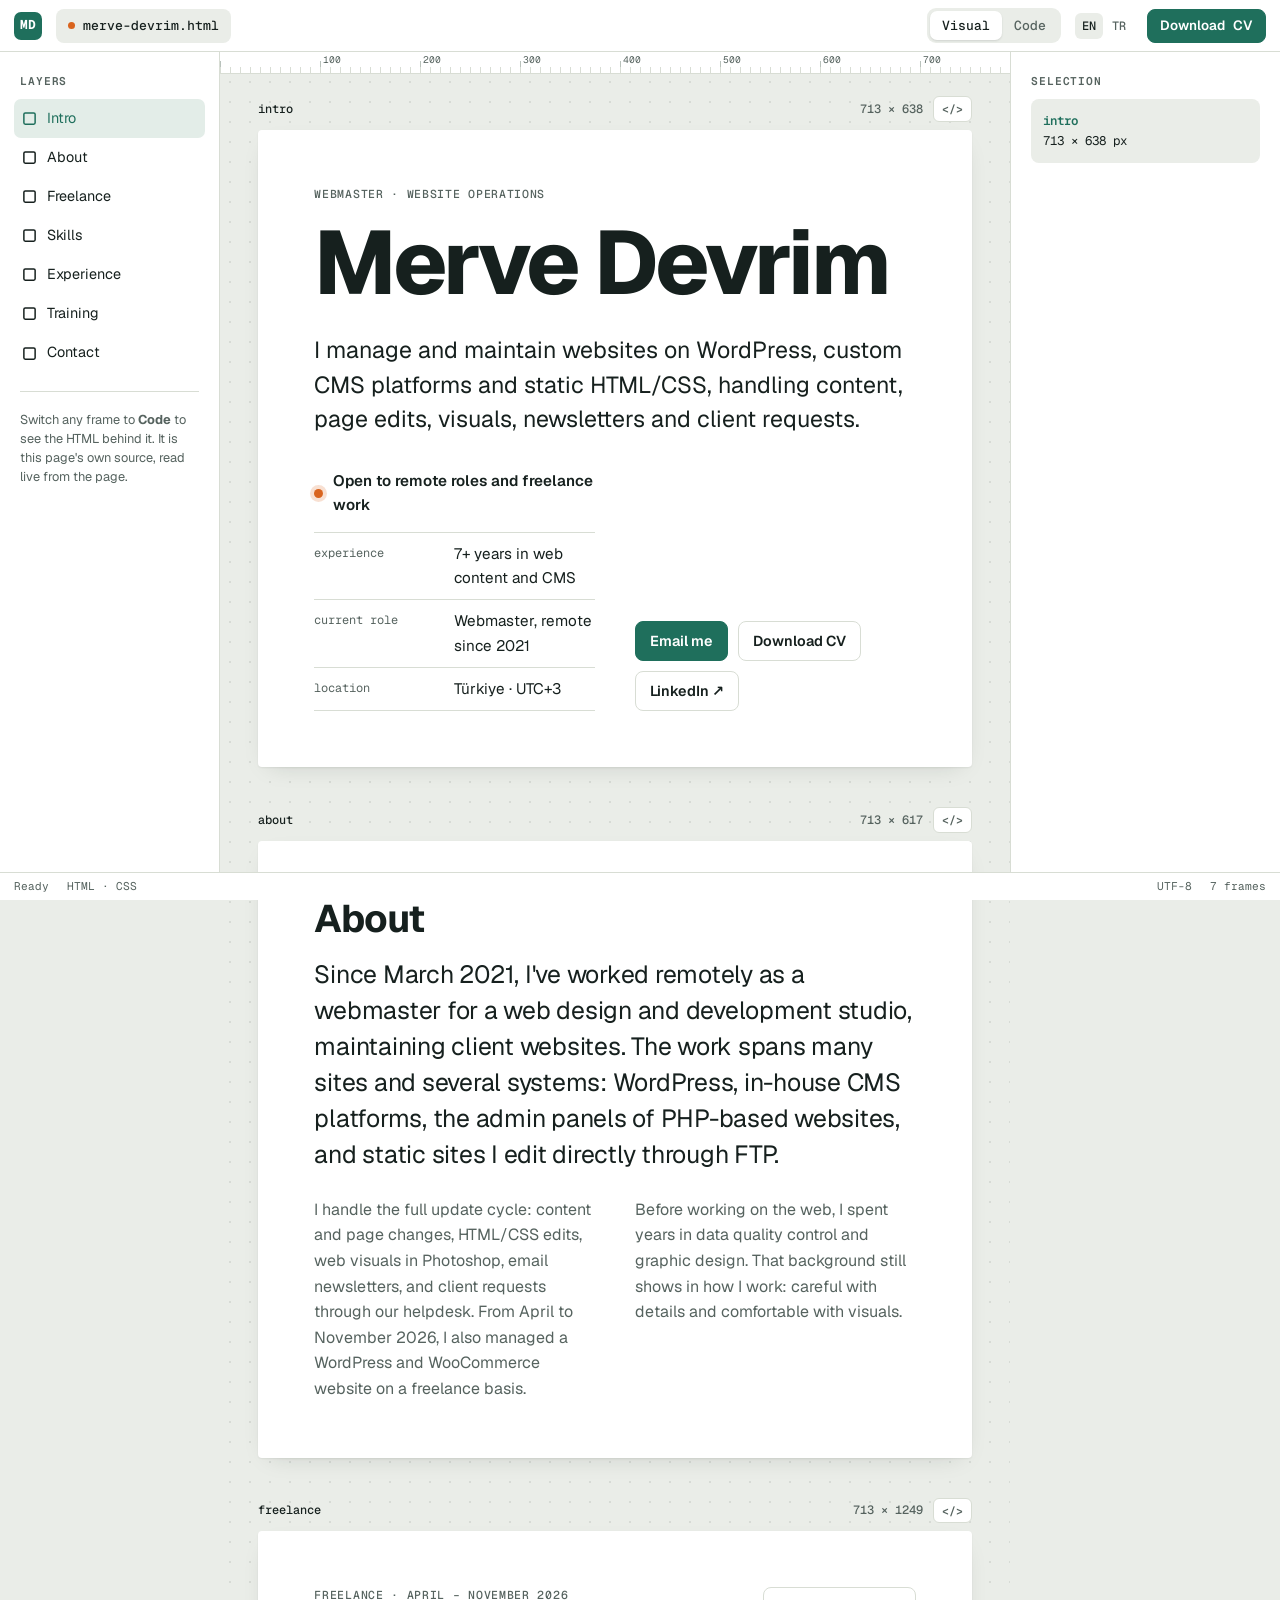
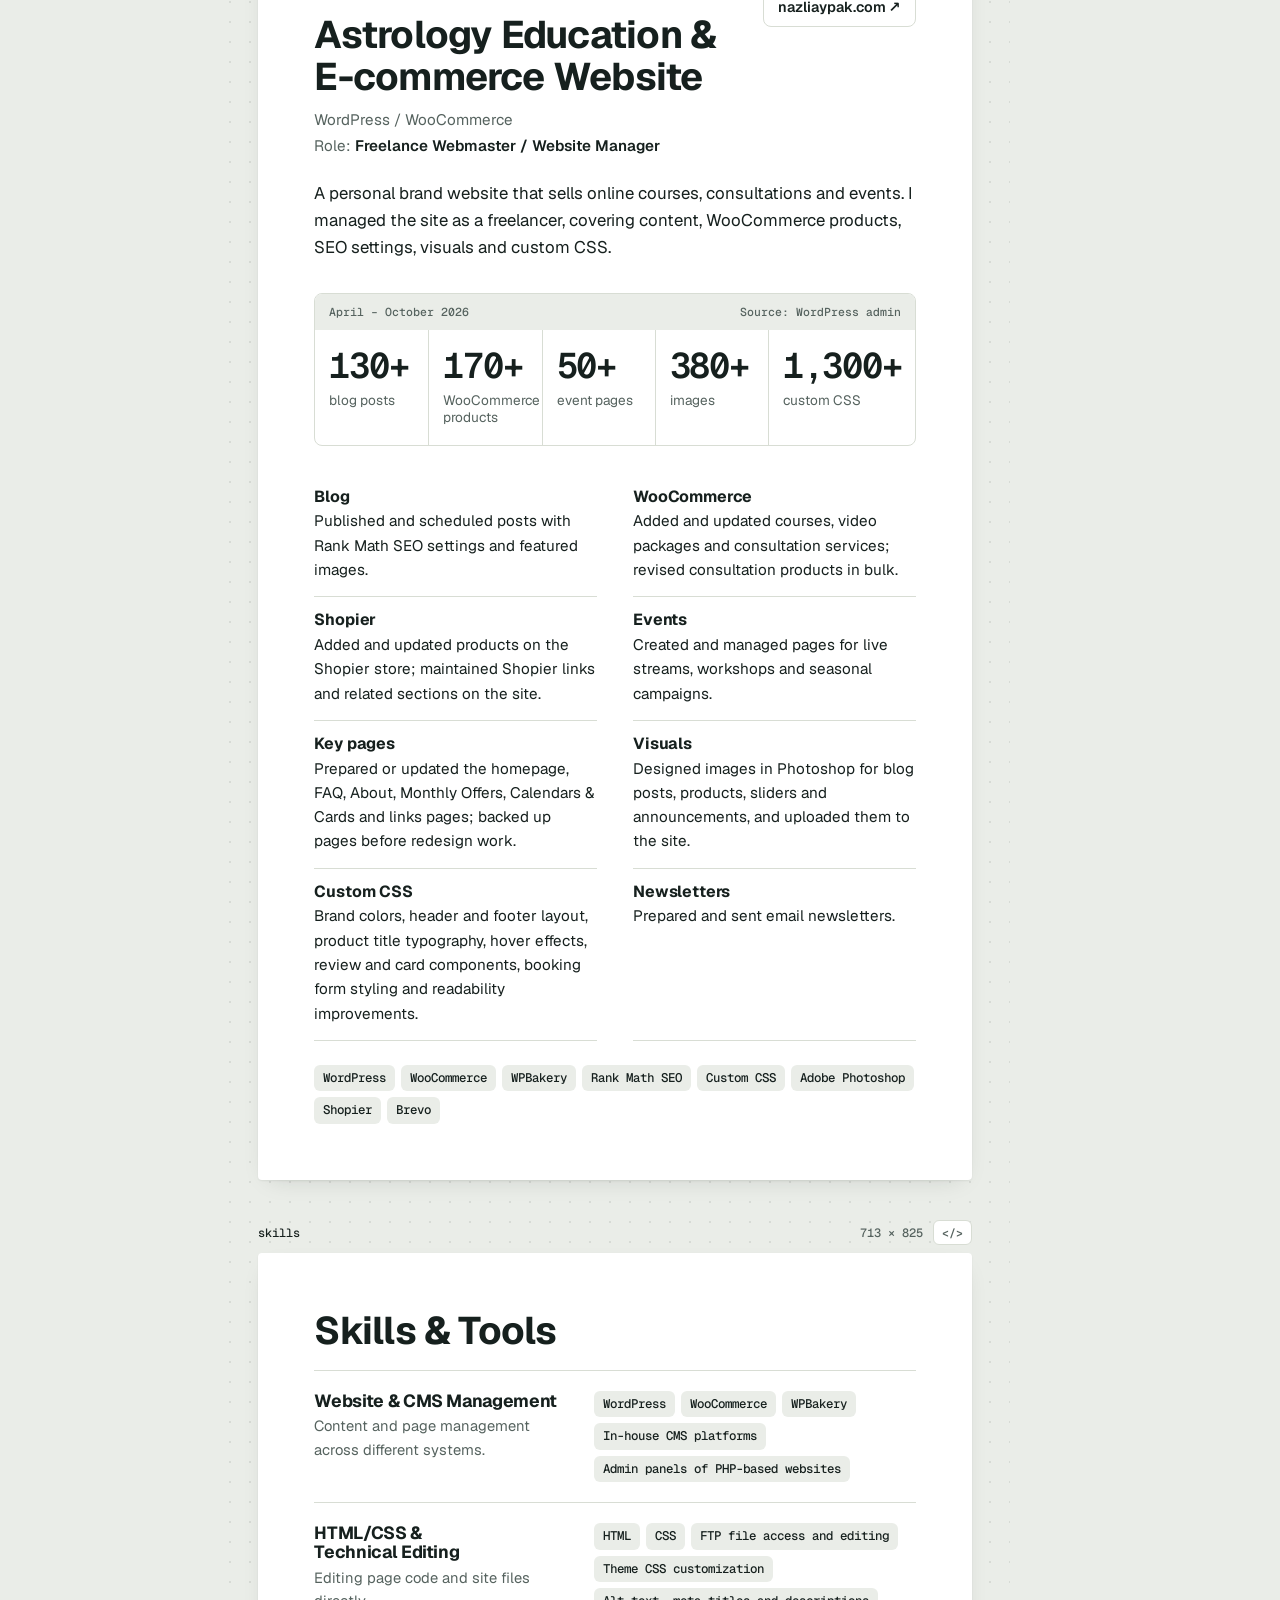
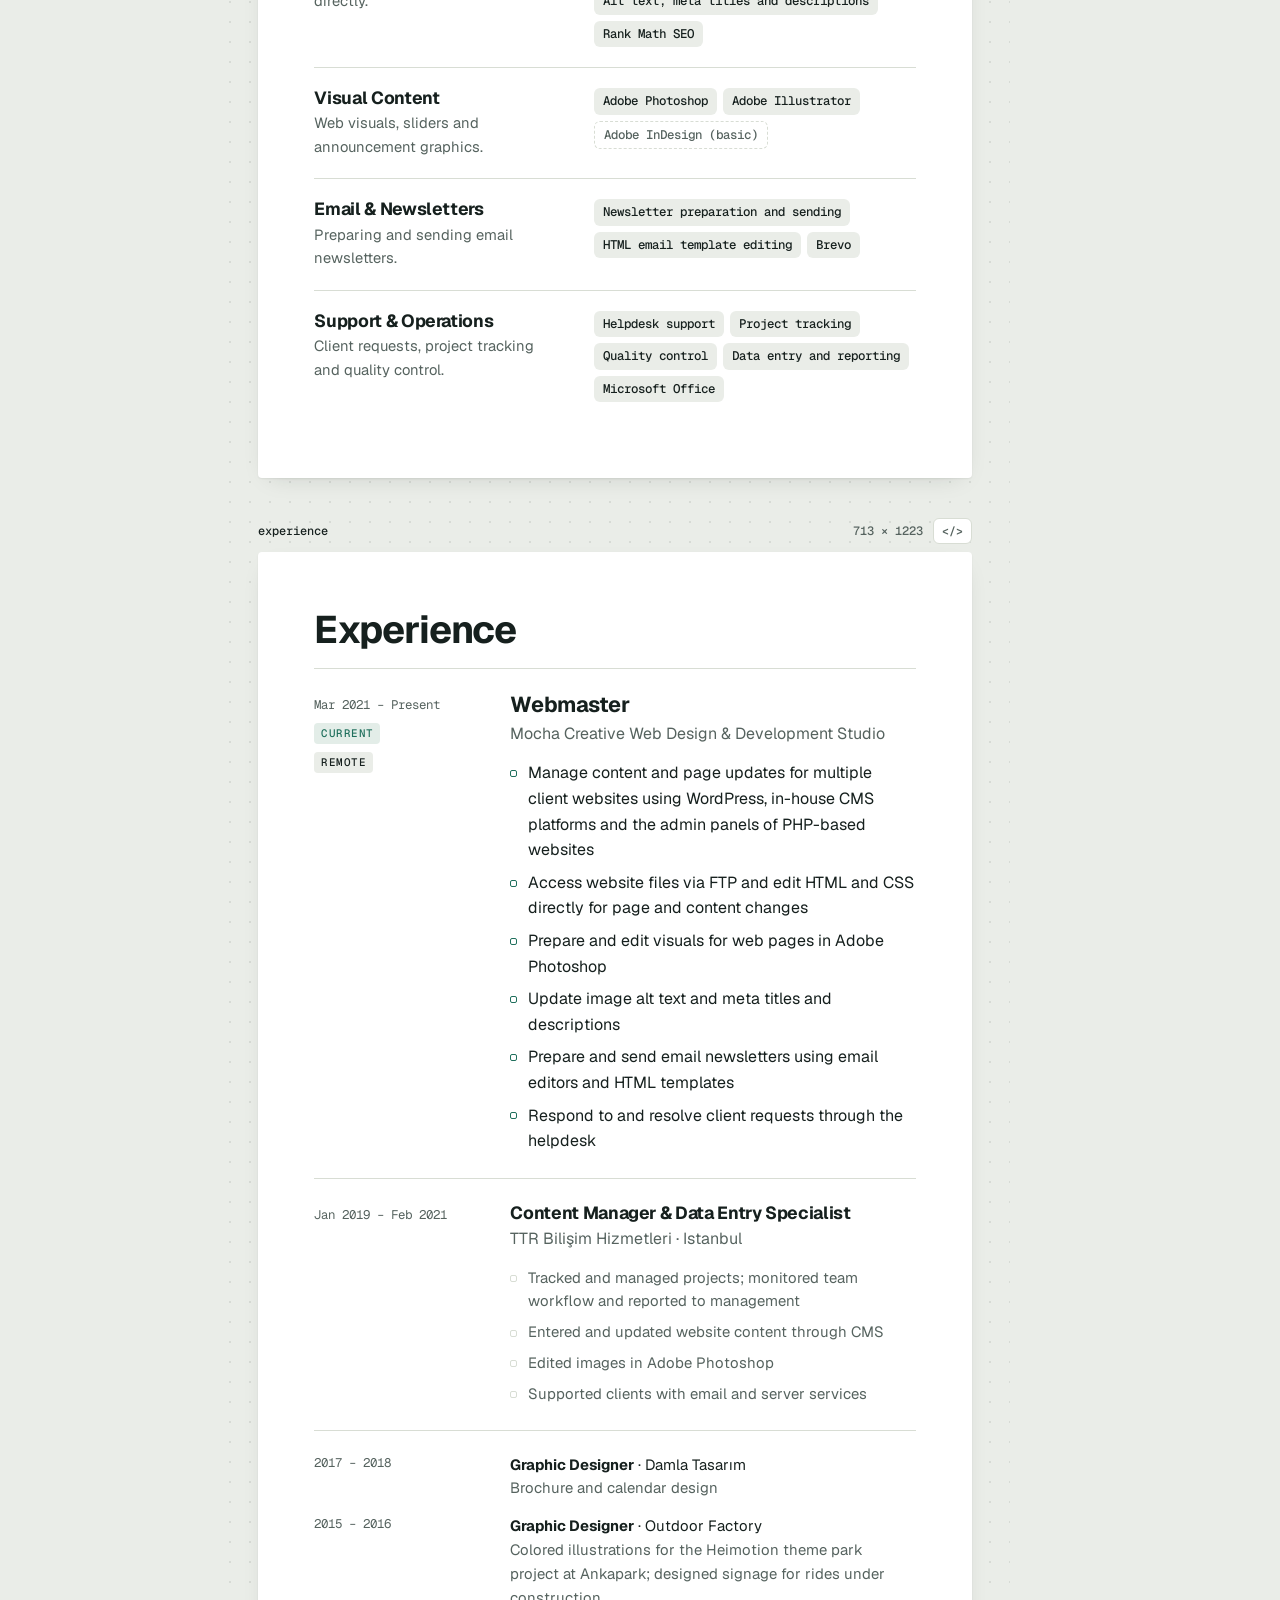
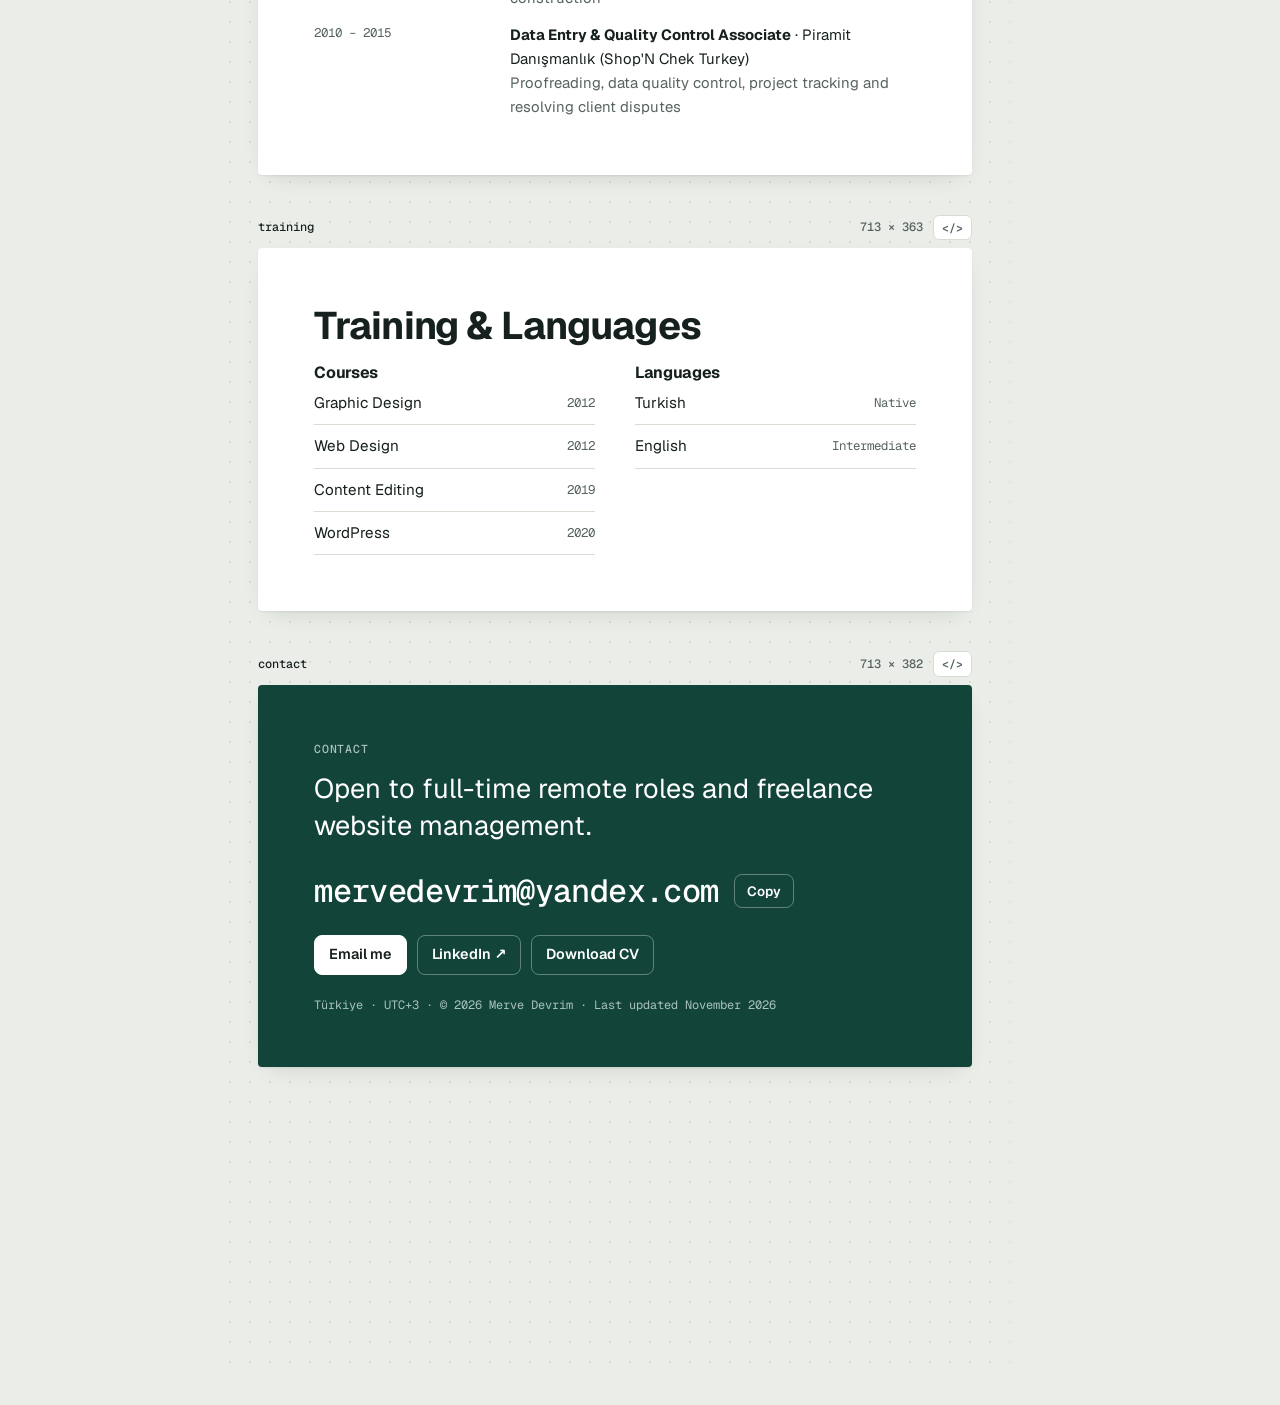
==== commit 4fc78151: "Update index.html" ====
--- a/index.html
+++ b/index.html
@@ -132,7 +132,7 @@
               <li class="metric"><span class="num">170+</span><span class="label">WooCommerce products</span></li>
               <li class="metric"><span class="num">50+</span><span class="label">event pages</span></li>
               <li class="metric"><span class="num">380+</span><span class="label">images</span></li>
-              <li class="metric"><span class="num">1,300+</span><span class="label">lines of custom CSS</span></li>
+              <li class="metric"><span class="num">1,300+</span><span class="label">custom CSS</span></li>
             </ul>
           </div>
           <ul class="did">
